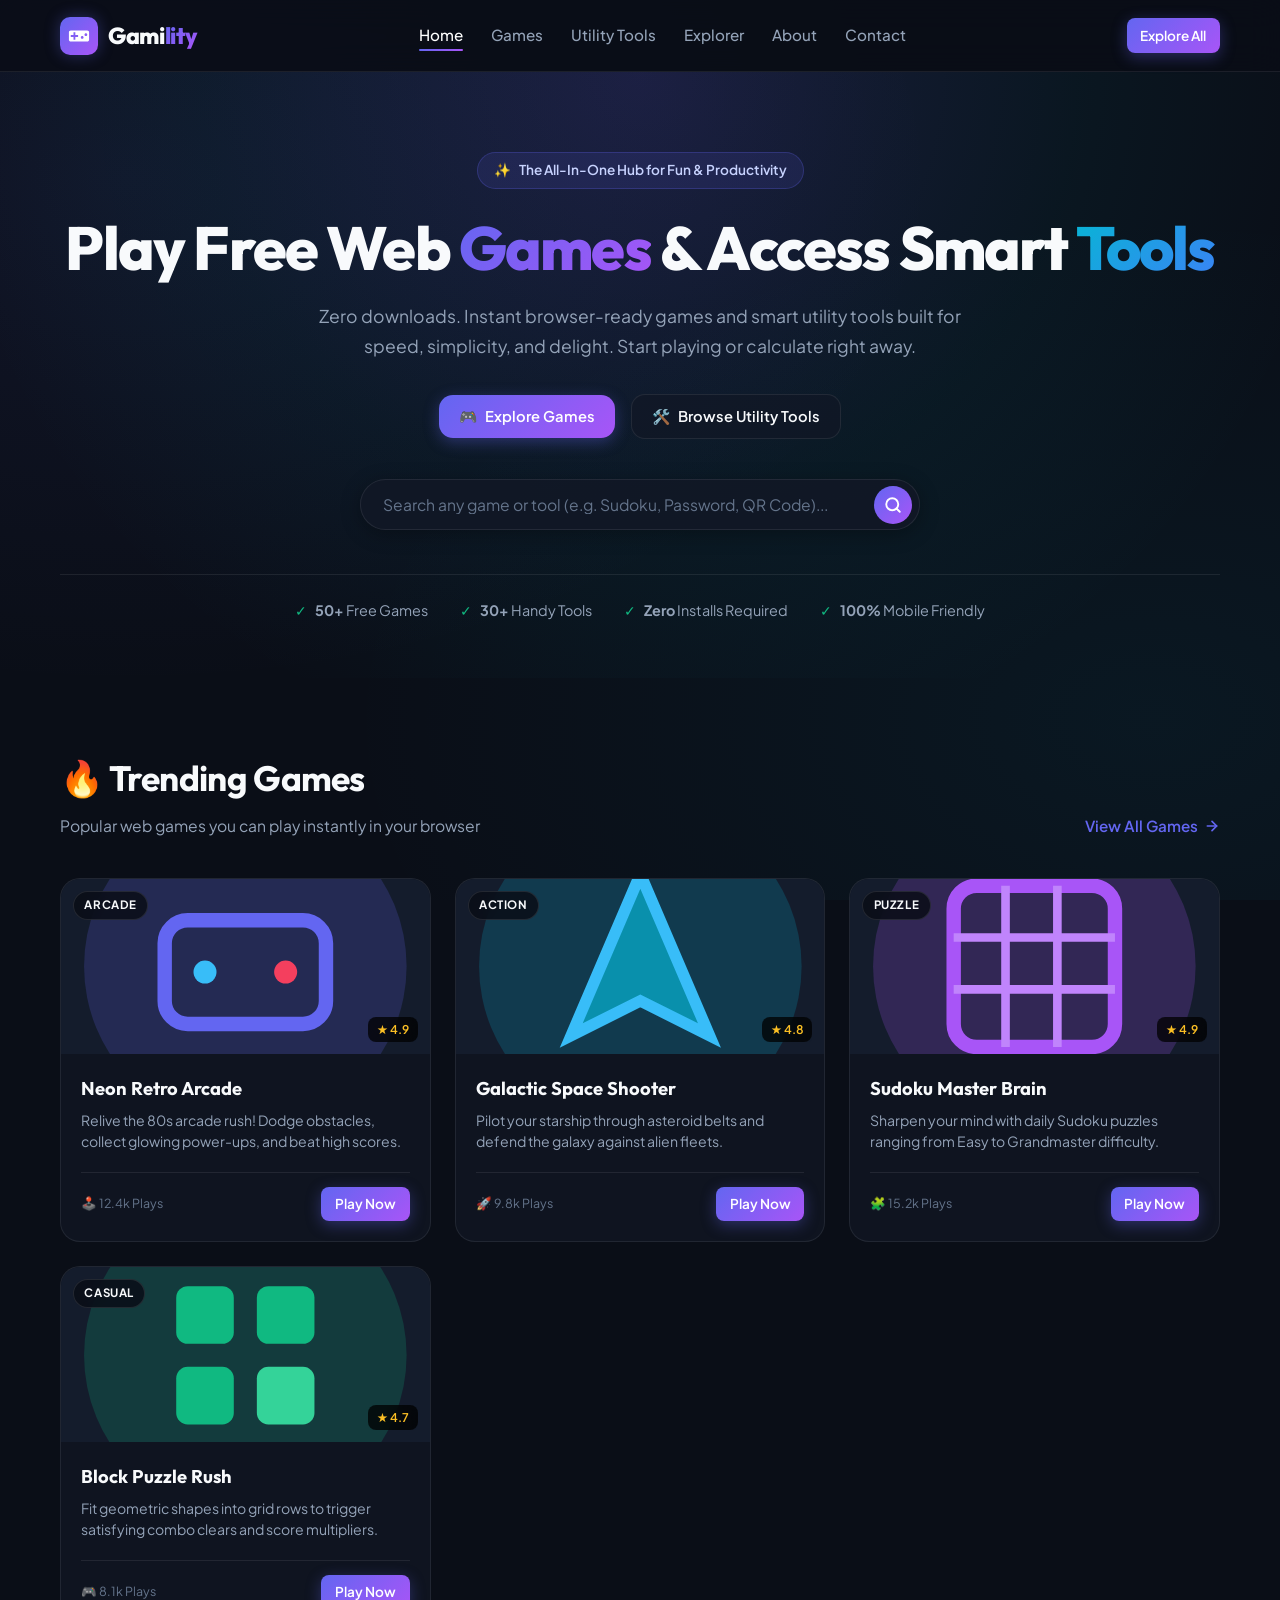
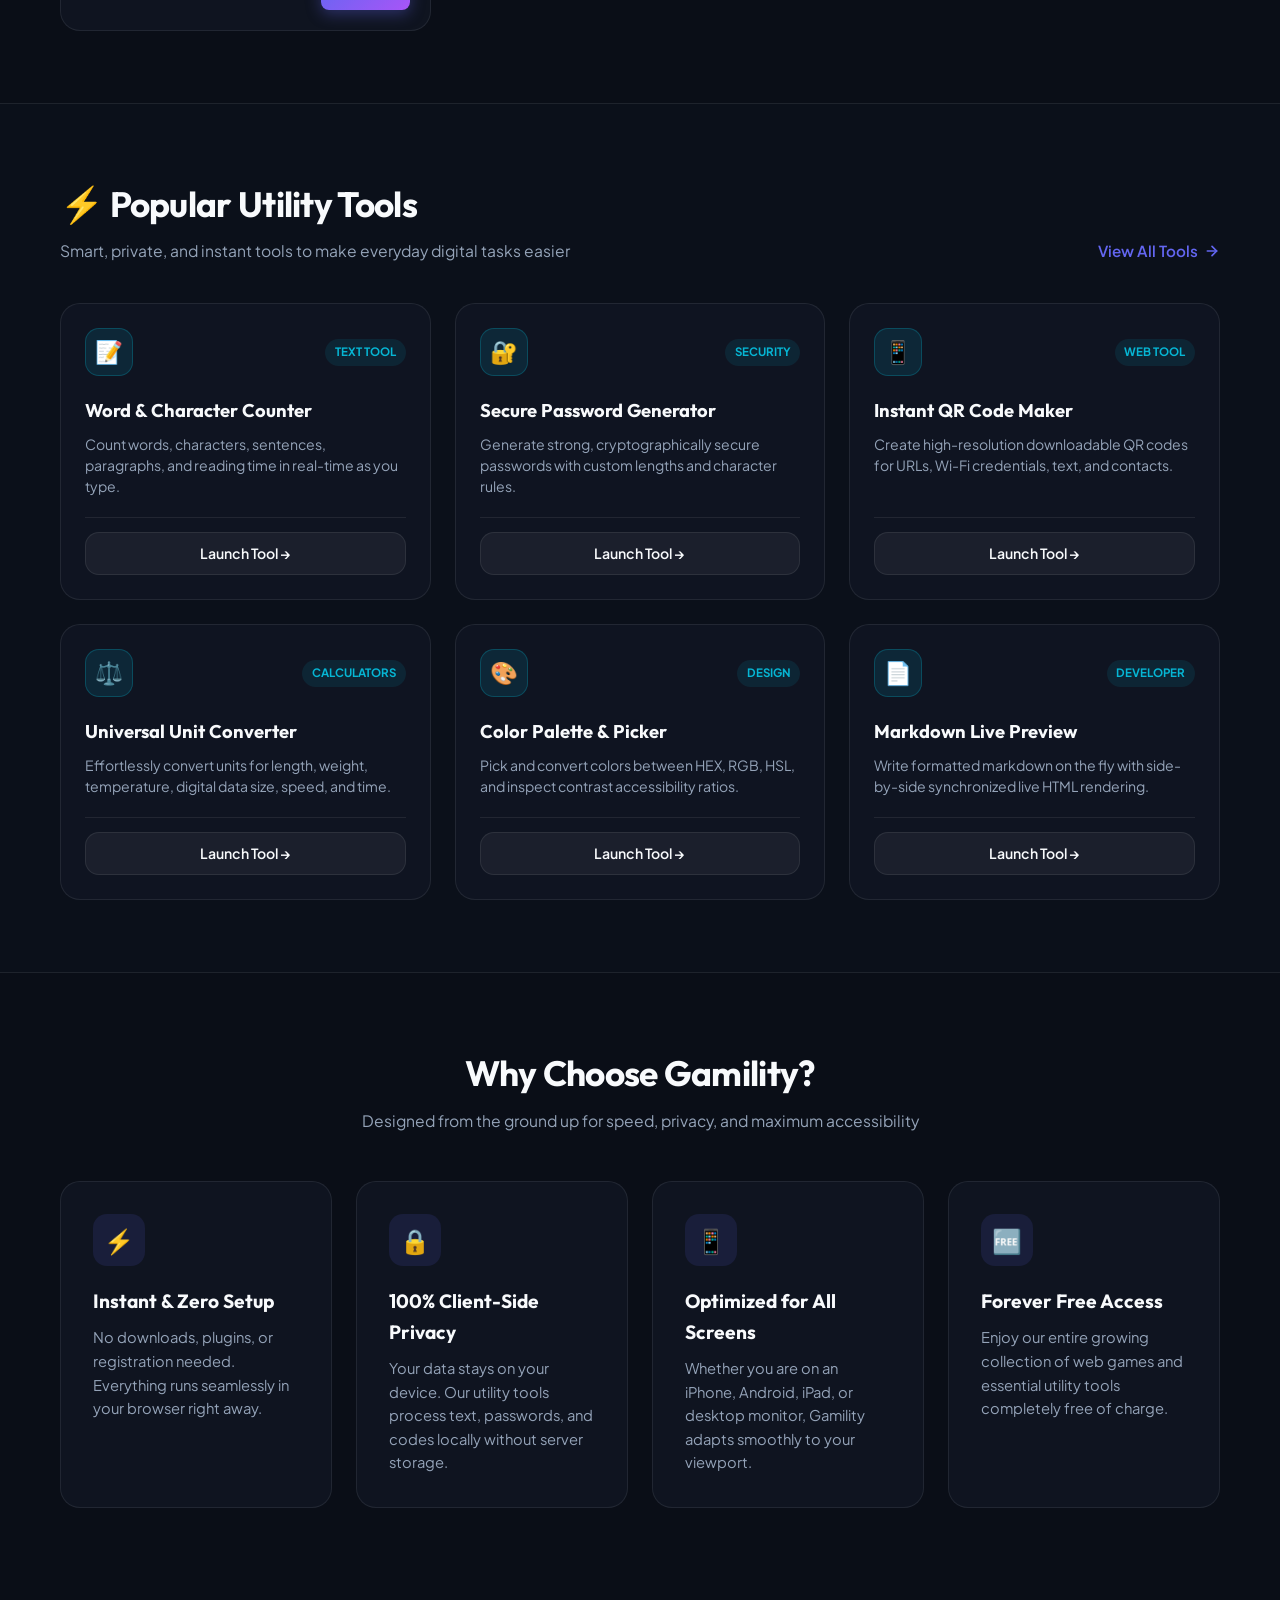
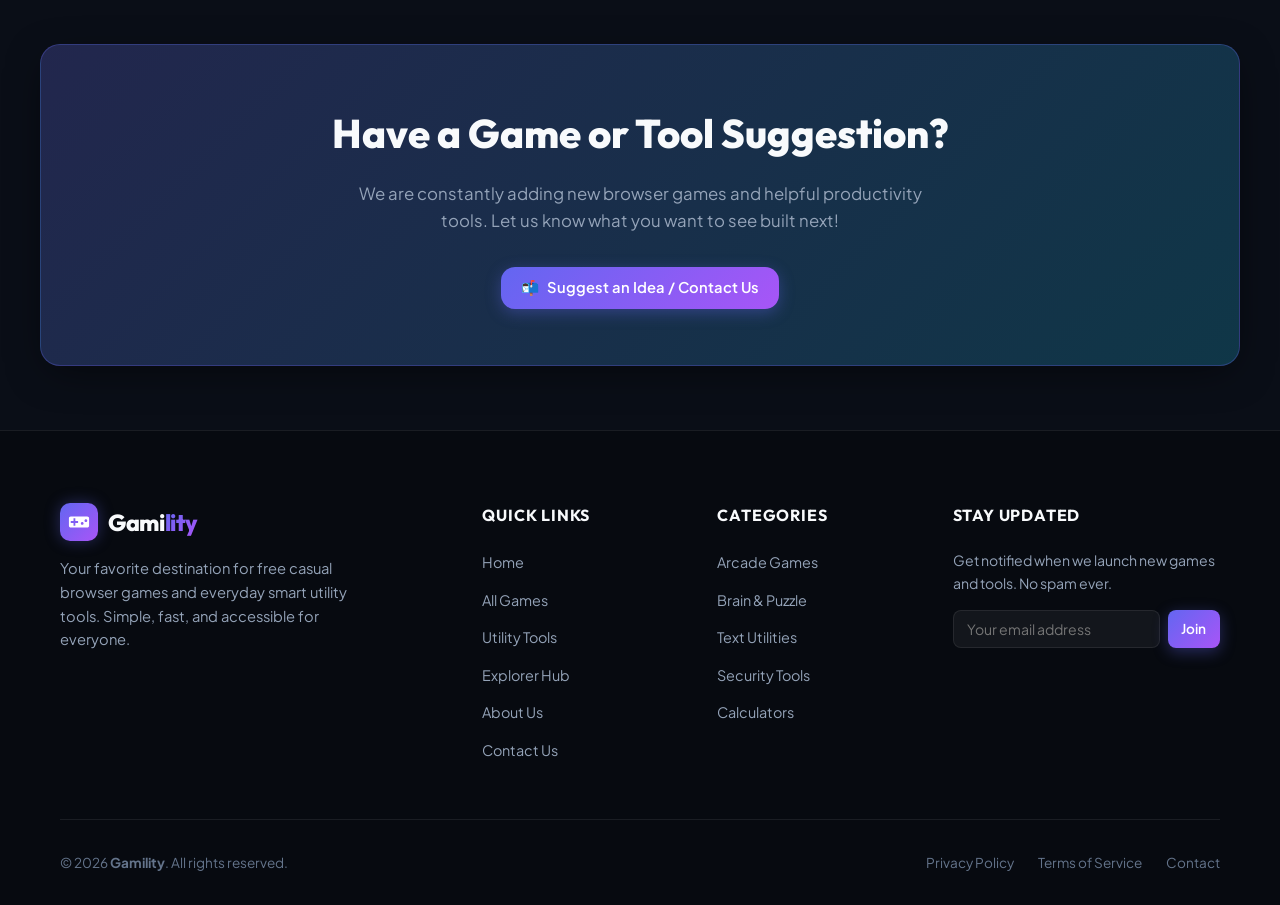
==== index.html @ fc93dcf5 "Static Website" ====
<!DOCTYPE html>
<html lang="en">
<head>
  <meta charset="UTF-8">
  <meta name="viewport" content="width=device-width, initial-scale=1.0">
  <title>Gamility - Free Online Games & Smart Everyday Utility Tools</title>
  
  <!-- SEO Meta Tags -->
  <meta name="description" content="Gamility is your ultimate hub for free online browser games and everyday utility tools. Play retro arcade, puzzle, and action games, or use fast calculators, password generators, and converters. Zero downloads required.">
  <meta name="keywords" content="free web games, online games, utility tools, word counter, password generator, unit converter, browser games, html5 games, free online tools">
  <meta name="author" content="Gamility">
  <meta name="robots" content="index, follow">
  <link rel="canonical" href="https://gamility.com/">

  <!-- OpenGraph / Facebook -->
  <meta property="og:type" content="website">
  <meta property="og:url" content="https://gamility.com/">
  <meta property="og:title" content="Gamility - Free Online Games & Smart Everyday Utility Tools">
  <meta property="og:description" content="Play instant web games and use helpful productivity tools right in your browser. Fast, responsive, and 100% free.">
  <meta property="og:image" content="https://gamility.com/assets/images/og-preview.jpg">
  <meta property="og:site_name" content="Gamility">

  <!-- Twitter Card -->
  <meta name="twitter:card" content="summary_large_image">
  <meta name="twitter:title" content="Gamility - Free Online Games & Smart Everyday Utility Tools">
  <meta name="twitter:description" content="Play instant web games and use helpful productivity tools right in your browser. Fast, responsive, and 100% free.">
  <meta name="twitter:image" content="https://gamility.com/assets/images/og-preview.jpg">

  <!-- Favicon & PWA -->
  <link rel="icon" type="image/svg+xml" href="assets/images/favicon.svg">
  <link rel="manifest" href="site.webmanifest">
  <meta name="theme-color" content="#0a0e17">

  <!-- Google Fonts Preconnect & Fonts -->
  <link rel="preconnect" href="https://fonts.googleapis.com">
  <link rel="preconnect" href="https://fonts.gstatic.com" crossorigin>
  <link href="https://fonts.googleapis.com/css2?family=Outfit:wght@400;500;600;700;800&family=Plus+Jakarta+Sans:wght@400;500;600;700&display=swap" rel="stylesheet">

  <!-- Stylesheet -->
  <link rel="stylesheet" href="assets/css/styles.css">

  <!-- Structured Data (JSON-LD) -->
  <script type="application/ld+json">
  {
    "@context": "https://schema.org",
    "@type": "WebSite",
    "name": "Gamility",
    "url": "https://gamility.com/",
    "description": "Your ultimate hub for free online browser games and everyday utility tools.",
    "potentialAction": {
      "@type": "SearchAction",
      "target": "https://gamility.com/?q={search_term_string}",
      "query-input": "required name=search_term_string"
    }
  }
  </script>
</head>
<body>

  <!-- =========================================================================
       HEADER & NAVIGATION
       ========================================================================= -->
  <header class="site-header">
    <div class="container header-inner">
      <!-- Brand Logo -->
      <a href="index.html" class="brand-logo" aria-label="Gamility Home">
        <div class="brand-icon-wrapper">
          <svg viewBox="0 0 24 24" fill="currentColor">
            <path d="M21 6H3c-1.1 0-2 .9-2 2v8c0 1.1.9 2 2 2h18c1.1 0 2-.9 2-2V8c0-1.1-.9-2-2-2zm-10 7H8v3H6v-3H3v-2h3V8h2v3h3v2zm4.5 2c-.83 0-1.5-.67-1.5-1.5s.67-1.5 1.5-1.5 1.5.67 1.5 1.5-.67 1.5-1.5 1.5zm4-3c-.83 0-1.5-.67-1.5-1.5S18.67 9 19.5 9s1.5.67 1.5 1.5-.67 1.5-1.5 1.5z"/>
          </svg>
        </div>
        <span class="brand-name">Gami<span>lity</span></span>
      </a>

      <!-- Desktop Navigation Menu -->
      <nav class="desktop-nav" aria-label="Main Navigation">
        <ul class="nav-menu">
          <li><a href="index.html" class="nav-link active">Home</a></li>
          <li><a href="games.html" class="nav-link">Games</a></li>
          <li><a href="tools.html" class="nav-link">Utility Tools</a></li>
          <li><a href="explorer.html" class="nav-link">Explorer</a></li>
          <li><a href="about.html" class="nav-link">About</a></li>
          <li><a href="contact.html" class="nav-link">Contact</a></li>
        </ul>
      </nav>

      <!-- Header Actions -->
      <div class="header-actions">
        <a href="games.html" class="btn btn-primary btn-sm">Explore All</a>
        <!-- Mobile Hamburger Toggle -->
        <button class="mobile-nav-toggle" id="mobileNavToggle" aria-label="Toggle navigation menu">
          <span class="hamburger-line"></span>
          <span class="hamburger-line"></span>
          <span class="hamburger-line"></span>
        </button>
      </div>
    </div>
  </header>

  <!-- Mobile Drawer Backdrop & Menu -->
  <div class="drawer-backdrop" id="drawerBackdrop"></div>
  <aside class="mobile-drawer" id="mobileDrawer" aria-label="Mobile Navigation Drawer">
    <ul class="drawer-menu">
      <li><a href="index.html" class="drawer-link active">🏠 Home</a></li>
      <li><a href="games.html" class="drawer-link">🎮 Games</a></li>
      <li><a href="tools.html" class="drawer-link">🛠️ Utility Tools</a></li>
      <li><a href="explorer.html" class="drawer-link">🌍 Explorer</a></li>
      <li><a href="about.html" class="drawer-link">ℹ️ About Us</a></li>
      <li><a href="contact.html" class="drawer-link">✉️ Contact</a></li>
    </ul>
    <div class="drawer-footer">
      <a href="games.html" class="btn btn-primary" style="width: 100%;">Play Games Now</a>
    </div>
  </aside>

  <!-- =========================================================================
       HERO SECTION
       ========================================================================= -->
  <main>
    <section class="hero-section">
      <div class="container">
        <div class="hero-pill-badge">
          <span>✨</span> The All-In-One Hub for Fun & Productivity
        </div>

        <h1 class="hero-title">
          Play Free Web <span class="gradient-text">Games</span> & Access Smart <span class="gradient-text-alt">Tools</span>
        </h1>

        <p class="hero-desc">
          Zero downloads. Instant browser-ready games and smart utility tools built for speed, simplicity, and delight. Start playing or calculate right away.
        </p>

        <!-- Call to Action Buttons -->
        <div class="hero-cta-group">
          <a href="games.html" class="btn btn-primary">
            <span>🎮</span> Explore Games
          </a>
          <a href="tools.html" class="btn btn-secondary">
            <span>🛠️</span> Browse Utility Tools
          </a>
        </div>

        <!-- Live Quick Search Box -->
        <div class="hero-search-wrapper">
          <input 
            type="search" 
            id="heroSearchInput" 
            class="search-input-box" 
            placeholder="Search any game or tool (e.g. Sudoku, Password, QR Code)..." 
            aria-label="Search games and utility tools"
          >
          <div class="search-btn-icon" aria-hidden="true">
            <svg width="18" height="18" viewBox="0 0 24 24" fill="none" stroke="currentColor" stroke-width="2.5" stroke-linecap="round" stroke-linejoin="round">
              <circle cx="11" cy="11" r="8"></circle>
              <line x1="21" y1="21" x2="16.65" y2="16.65"></line>
            </svg>
          </div>
        </div>

        <!-- Stat Pill Badges -->
        <div class="hero-stats-row">
          <div class="stat-item">
            <span class="stat-icon">✓</span>
            <span><strong>50+</strong> Free Games</span>
          </div>
          <div class="stat-item">
            <span class="stat-icon">✓</span>
            <span><strong>30+</strong> Handy Tools</span>
          </div>
          <div class="stat-item">
            <span class="stat-icon">✓</span>
            <span><strong>Zero</strong> Installs Required</span>
          </div>
          <div class="stat-item">
            <span class="stat-icon">✓</span>
            <span><strong>100%</strong> Mobile Friendly</span>
          </div>
        </div>
      </div>
    </section>

    <!-- =========================================================================
         FEATURED GAMES SECTION
         ========================================================================= -->
    <section class="section-wrapper" id="featured-games">
      <div class="container">
        <div class="section-header">
          <div class="section-title-group">
            <h2>🔥 Trending Games</h2>
            <p>Popular web games you can play instantly in your browser</p>
          </div>
          <a href="games.html" class="view-all-link">
            <span>View All Games</span>
            <svg width="16" height="16" viewBox="0 0 24 24" fill="none" stroke="currentColor" stroke-width="2.5" stroke-linecap="round" stroke-linejoin="round"><line x1="5" y1="12" x2="19" y2="12"></line><polyline points="12 5 19 12 12 19"></polyline></svg>
          </a>
        </div>

        <div class="cards-grid">
          <!-- Game Card 1: Neon Retro Arcade -->
          <article class="game-card">
            <div class="game-card-media">
              <span class="game-badge">Arcade</span>
              <span class="game-rating-tag">★ 4.9</span>
              <div class="game-card-thumb-art">
                <svg class="svg-art-icon" viewBox="0 0 64 64" fill="none">
                  <circle cx="32" cy="32" r="28" fill="#6366f1" fill-opacity="0.2"/>
                  <rect x="18" y="24" width="28" height="18" rx="4" stroke="#6366f1" stroke-width="2.5"/>
                  <circle cx="25" cy="33" r="2" fill="#38bdf8"/>
                  <circle cx="39" cy="33" r="2" fill="#f43f5e"/>
                </svg>
              </div>
            </div>
            <div class="game-card-body">
              <h3 class="game-title">Neon Retro Arcade</h3>
              <p class="game-desc">Relive the 80s arcade rush! Dodge obstacles, collect glowing power-ups, and beat high scores.</p>
              <div class="game-card-footer">
                <span class="game-meta-plays">🕹️ 12.4k Plays</span>
                <a href="games/neon-retro-arcade/index.html" class="btn btn-primary btn-sm">Play Now</a>
              </div>
            </div>
          </article>

          <!-- Game Card 2: Galactic Space Shooter -->
          <article class="game-card">
            <div class="game-card-media">
              <span class="game-badge">Action</span>
              <span class="game-rating-tag">★ 4.8</span>
              <div class="game-card-thumb-art">
                <svg class="svg-art-icon" viewBox="0 0 64 64" fill="none">
                  <circle cx="32" cy="32" r="28" fill="#06b6d4" fill-opacity="0.2"/>
                  <polygon points="32,16 44,44 32,38 20,44" fill="#06b6d4" fill-opacity="0.7" stroke="#38bdf8" stroke-width="2"/>
                </svg>
              </div>
            </div>
            <div class="game-card-body">
              <h3 class="game-title">Galactic Space Shooter</h3>
              <p class="game-desc">Pilot your starship through asteroid belts and defend the galaxy against alien fleets.</p>
              <div class="game-card-footer">
                <span class="game-meta-plays">🚀 9.8k Plays</span>
                <a href="games/galactic-space-shooter/index.html" class="btn btn-primary btn-sm">Play Now</a>
              </div>
            </div>
          </article>

          <!-- Game Card 3: Sudoku Master Brain -->
          <article class="game-card">
            <div class="game-card-media">
              <span class="game-badge">Puzzle</span>
              <span class="game-rating-tag">★ 4.9</span>
              <div class="game-card-thumb-art">
                <svg class="svg-art-icon" viewBox="0 0 64 64" fill="none">
                  <circle cx="32" cy="32" r="28" fill="#a855f7" fill-opacity="0.2"/>
                  <rect x="18" y="18" width="28" height="28" rx="4" stroke="#a855f7" stroke-width="2.5"/>
                  <line x1="18" y1="27" x2="46" y2="27" stroke="#c084fc" stroke-width="1.5"/>
                  <line x1="18" y1="36" x2="46" y2="36" stroke="#c084fc" stroke-width="1.5"/>
                  <line x1="27" y1="18" x2="27" y2="46" stroke="#c084fc" stroke-width="1.5"/>
                  <line x1="36" y1="18" x2="36" y2="46" stroke="#c084fc" stroke-width="1.5"/>
                </svg>
              </div>
            </div>
            <div class="game-card-body">
              <h3 class="game-title">Sudoku Master Brain</h3>
              <p class="game-desc">Sharpen your mind with daily Sudoku puzzles ranging from Easy to Grandmaster difficulty.</p>
              <div class="game-card-footer">
                <span class="game-meta-plays">🧩 15.2k Plays</span>
                <a href="games/sudoku-master/index.html" class="btn btn-primary btn-sm">Play Now</a>
              </div>
            </div>
          </article>

          <!-- Game Card 4: Block Puzzle Rush -->
          <article class="game-card">
            <div class="game-card-media">
              <span class="game-badge">Casual</span>
              <span class="game-rating-tag">★ 4.7</span>
              <div class="game-card-thumb-art">
                <svg class="svg-art-icon" viewBox="0 0 64 64" fill="none">
                  <circle cx="32" cy="32" r="28" fill="#10b981" fill-opacity="0.2"/>
                  <rect x="20" y="20" width="10" height="10" rx="2" fill="#10b981"/>
                  <rect x="34" y="20" width="10" height="10" rx="2" fill="#10b981"/>
                  <rect x="20" y="34" width="10" height="10" rx="2" fill="#10b981"/>
                  <rect x="34" y="34" width="10" height="10" rx="2" fill="#34d399"/>
                </svg>
              </div>
            </div>
            <div class="game-card-body">
              <h3 class="game-title">Block Puzzle Rush</h3>
              <p class="game-desc">Fit geometric shapes into grid rows to trigger satisfying combo clears and score multipliers.</p>
              <div class="game-card-footer">
                <span class="game-meta-plays">🎮 8.1k Plays</span>
                <a href="games/block-puzzle-rush/index.html" class="btn btn-primary btn-sm">Play Now</a>
              </div>
            </div>
          </article>
        </div>
      </div>
    </section>

    <!-- =========================================================================
         POPULAR UTILITY TOOLS SECTION
         ========================================================================= -->
    <section class="section-wrapper bg-subtle" id="popular-tools">
      <div class="container">
        <div class="section-header">
          <div class="section-title-group">
            <h2>⚡ Popular Utility Tools</h2>
            <p>Smart, private, and instant tools to make everyday digital tasks easier</p>
          </div>
          <a href="tools.html" class="view-all-link">
            <span>View All Tools</span>
            <svg width="16" height="16" viewBox="0 0 24 24" fill="none" stroke="currentColor" stroke-width="2.5" stroke-linecap="round" stroke-linejoin="round"><line x1="5" y1="12" x2="19" y2="12"></line><polyline points="12 5 19 12 12 19"></polyline></svg>
          </a>
        </div>

        <div class="cards-grid">
          <!-- Tool Card 1: Word Counter -->
          <article class="tool-card">
            <div class="tool-card-top">
              <div class="tool-icon-box">📝</div>
              <span class="tool-tag">Text Tool</span>
            </div>
            <h3 class="tool-title">Word & Character Counter</h3>
            <p class="tool-desc">Count words, characters, sentences, paragraphs, and reading time in real-time as you type.</p>
            <div class="tool-card-footer">
              <a href="tools/word-counter/index.html" class="tool-action-btn">Launch Tool →</a>
            </div>
          </article>

          <!-- Tool Card 2: Password Generator -->
          <article class="tool-card">
            <div class="tool-card-top">
              <div class="tool-icon-box">🔐</div>
              <span class="tool-tag">Security</span>
            </div>
            <h3 class="tool-title">Secure Password Generator</h3>
            <p class="tool-desc">Generate strong, cryptographically secure passwords with custom lengths and character rules.</p>
            <div class="tool-card-footer">
              <a href="tools/password-generator/index.html" class="tool-action-btn">Launch Tool →</a>
            </div>
          </article>

          <!-- Tool Card 3: QR Code Generator -->
          <article class="tool-card">
            <div class="tool-card-top">
              <div class="tool-icon-box">📱</div>
              <span class="tool-tag">Web Tool</span>
            </div>
            <h3 class="tool-title">Instant QR Code Maker</h3>
            <p class="tool-desc">Create high-resolution downloadable QR codes for URLs, Wi-Fi credentials, text, and contacts.</p>
            <div class="tool-card-footer">
              <a href="tools/qr-code-maker/index.html" class="tool-action-btn">Launch Tool →</a>
            </div>
          </article>

          <!-- Tool Card 4: Unit Converter -->
          <article class="tool-card">
            <div class="tool-card-top">
              <div class="tool-icon-box">⚖️</div>
              <span class="tool-tag">Calculators</span>
            </div>
            <h3 class="tool-title">Universal Unit Converter</h3>
            <p class="tool-desc">Effortlessly convert units for length, weight, temperature, digital data size, speed, and time.</p>
            <div class="tool-card-footer">
              <a href="tools/unit-converter/index.html" class="tool-action-btn">Launch Tool →</a>
            </div>
          </article>

          <!-- Tool Card 5: Color Code Converter -->
          <article class="tool-card">
            <div class="tool-card-top">
              <div class="tool-icon-box">🎨</div>
              <span class="tool-tag">Design</span>
            </div>
            <h3 class="tool-title">Color Palette & Picker</h3>
            <p class="tool-desc">Pick and convert colors between HEX, RGB, HSL, and inspect contrast accessibility ratios.</p>
            <div class="tool-card-footer">
              <a href="tools/color-palette-picker/index.html" class="tool-action-btn">Launch Tool →</a>
            </div>
          </article>

          <!-- Tool Card 6: Markdown Live Preview -->
          <article class="tool-card">
            <div class="tool-card-top">
              <div class="tool-icon-box">📄</div>
              <span class="tool-tag">Developer</span>
            </div>
            <h3 class="tool-title">Markdown Live Preview</h3>
            <p class="tool-desc">Write formatted markdown on the fly with side-by-side synchronized live HTML rendering.</p>
            <div class="tool-card-footer">
              <a href="tools.html" class="tool-action-btn">Launch Tool →</a>
            </div>
          </article>
        </div>
      </div>
    </section>

    <!-- =========================================================================
         WHY GAMILITY / FEATURES SECTION
         ========================================================================= -->
    <section class="section-wrapper">
      <div class="container">
        <div class="section-header" style="justify-content: center; text-align: center; margin-bottom: 3rem;">
          <div class="section-title-group">
            <h2>Why Choose Gamility?</h2>
            <p>Designed from the ground up for speed, privacy, and maximum accessibility</p>
          </div>
        </div>

        <div class="features-grid">
          <div class="feature-box">
            <div class="feature-icon-wrapper">⚡</div>
            <h3>Instant & Zero Setup</h3>
            <p>No downloads, plugins, or registration needed. Everything runs seamlessly in your browser right away.</p>
          </div>

          <div class="feature-box">
            <div class="feature-icon-wrapper">🔒</div>
            <h3>100% Client-Side Privacy</h3>
            <p>Your data stays on your device. Our utility tools process text, passwords, and codes locally without server storage.</p>
          </div>

          <div class="feature-box">
            <div class="feature-icon-wrapper">📱</div>
            <h3>Optimized for All Screens</h3>
            <p>Whether you are on an iPhone, Android, iPad, or desktop monitor, Gamility adapts smoothly to your viewport.</p>
          </div>

          <div class="feature-box">
            <div class="feature-icon-wrapper">🆓</div>
            <h3>Forever Free Access</h3>
            <p>Enjoy our entire growing collection of web games and essential utility tools completely free of charge.</p>
          </div>
        </div>
      </div>
    </section>

    <!-- =========================================================================
         CALL TO ACTION / SUGGESTION BANNER
         ========================================================================= -->
    <div class="container cta-banner-wrapper">
      <div class="cta-banner">
        <h2>Have a Game or Tool Suggestion?</h2>
        <p>
          We are constantly adding new browser games and helpful productivity tools. Let us know what you want to see built next!
        </p>
        <a href="contact.html" class="btn btn-primary">
          <span>📬</span> Suggest an Idea / Contact Us
        </a>
      </div>
    </div>
  </main>

  <!-- =========================================================================
       FOOTER
       ========================================================================= -->
  <footer class="site-footer">
    <div class="container">
      <div class="footer-top">
        <!-- Brand Info -->
        <div class="footer-brand">
          <a href="index.html" class="brand-logo" aria-label="Gamility Home">
            <div class="brand-icon-wrapper">
              <svg viewBox="0 0 24 24" fill="currentColor">
                <path d="M21 6H3c-1.1 0-2 .9-2 2v8c0 1.1.9 2 2 2h18c1.1 0 2-.9 2-2V8c0-1.1-.9-2-2-2zm-10 7H8v3H6v-3H3v-2h3V8h2v3h3v2zm4.5 2c-.83 0-1.5-.67-1.5-1.5s.67-1.5 1.5-1.5 1.5.67 1.5 1.5-.67 1.5-1.5 1.5zm4-3c-.83 0-1.5-.67-1.5-1.5S18.67 9 19.5 9s1.5.67 1.5 1.5-.67 1.5-1.5 1.5z"/>
              </svg>
            </div>
            <span class="brand-name">Gami<span>lity</span></span>
          </a>
          <p>
            Your favorite destination for free casual browser games and everyday smart utility tools. Simple, fast, and accessible for everyone.
          </p>
        </div>

        <!-- Quick Links -->
        <div class="footer-col">
          <h4 class="footer-heading">Quick Links</h4>
          <ul class="footer-links">
            <li><a href="index.html">Home</a></li>
            <li><a href="games.html">All Games</a></li>
            <li><a href="tools.html">Utility Tools</a></li>
            <li><a href="explorer.html">Explorer Hub</a></li>
            <li><a href="about.html">About Us</a></li>
            <li><a href="contact.html">Contact Us</a></li>
          </ul>
        </div>

        <!-- Categories -->
        <div class="footer-col">
          <h4 class="footer-heading">Categories</h4>
          <ul class="footer-links">
            <li><a href="games.html">Arcade Games</a></li>
            <li><a href="games.html">Brain & Puzzle</a></li>
            <li><a href="tools.html">Text Utilities</a></li>
            <li><a href="tools.html">Security Tools</a></li>
            <li><a href="tools.html">Calculators</a></li>
          </ul>
        </div>

        <!-- Newsletter / Updates -->
        <div class="footer-col footer-newsletter">
          <h4 class="footer-heading">Stay Updated</h4>
          <p>Get notified when we launch new games and tools. No spam ever.</p>
          <form class="footer-form" id="footerNewsletterForm">
            <input type="email" class="footer-input" placeholder="Your email address" required aria-label="Email for newsletter">
            <button type="submit" class="btn btn-primary btn-sm">Join</button>
          </form>
        </div>
      </div>

      <!-- Footer Bottom Bar -->
      <div class="footer-bottom">
        <p>&copy; <span id="currentYear">2026</span> <strong>Gamility</strong>. All rights reserved.</p>
        <div class="footer-legal-links">
          <a href="privacy.html">Privacy Policy</a>
          <a href="terms.html">Terms of Service</a>
          <a href="contact.html">Contact</a>
        </div>
      </div>
    </div>
  </footer>

  <!-- JavaScript -->
  <script src="assets/js/main.js"></script>
</body>
</html>
---- assets/css/styles.css ----
/* ==========================================================================
   GAMILITY - Modern Design System & Global Styles
   Pure Vanilla CSS - Mobile First & Responsive
   ========================================================================== */

/* --- CSS Variables & Design Tokens --- */
:root {
  /* Brand Palette */
  --bg-dark: #0a0e17;
  --bg-card: rgba(18, 24, 38, 0.7);
  --bg-card-hover: rgba(28, 38, 60, 0.85);
  --bg-glass: rgba(255, 255, 255, 0.03);
  --border-color: rgba(255, 255, 255, 0.08);
  --border-hover: rgba(99, 102, 241, 0.4);

  /* Vibrant Accents */
  --primary: #6366f1;
  /* Indigo */
  --primary-glow: rgba(99, 102, 241, 0.35);
  --secondary: #06b6d4;
  /* Cyan */
  --secondary-glow: rgba(6, 182, 212, 0.3);
  --accent-purple: #a855f7;
  /* Purple */
  --accent-emerald: #10b981;
  /* Emerald */
  --accent-amber: #f59e0b;
  /* Amber */
  --accent-rose: #f43f5e;
  /* Rose */

  /* Text Colors */
  --text-main: #f8fafc;
  --text-muted: #94a3b8;
  --text-dim: #64748b;

  /* Gradients */
  --grad-primary: linear-gradient(135deg, #6366f1 0%, #a855f7 100%);
  --grad-cyan-blue: linear-gradient(135deg, #06b6d4 0%, #3b82f6 100%);
  --grad-emerald: linear-gradient(135deg, #10b981 0%, #06b6d4 100%);
  --grad-amber-rose: linear-gradient(135deg, #f59e0b 0%, #f43f5e 100%);
  --grad-hero: radial-gradient(circle at 50% 0%, rgba(99, 102, 241, 0.18) 0%, rgba(6, 182, 212, 0.05) 50%, transparent 80%);

  /* Typography */
  --font-heading: 'Outfit', -apple-system, BlinkMacSystemFont, 'Segoe UI', Roboto, sans-serif;
  --font-body: 'Plus Jakarta Sans', -apple-system, BlinkMacSystemFont, 'Segoe UI', Roboto, sans-serif;

  /* Layout & Spacing */
  --header-height: 72px;
  --container-max: 1200px;
  --radius-sm: 8px;
  --radius-md: 14px;
  --radius-lg: 20px;
  --radius-full: 9999px;
  --transition: all 0.25s cubic-bezier(0.4, 0, 0.2, 1);
  --shadow-card: 0 10px 30px -10px rgba(0, 0, 0, 0.5);
  --shadow-glow: 0 0 25px var(--primary-glow);
}

/* --- Base & Reset --- */
*,
*::before,
*::after {
  box-sizing: border-box;
  margin: 0;
  padding: 0;
}

html {
  scroll-behavior: smooth;
  font-size: 16px;
  -webkit-text-size-adjust: 100%;
}

body {
  font-family: var(--font-body);
  background-color: var(--bg-dark);
  color: var(--text-main);
  line-height: 1.6;
  min-height: 100vh;
  display: flex;
  flex-direction: column;
  overflow-x: hidden;
  position: relative;
  background-image:
    radial-gradient(at 10% 20%, rgba(99, 102, 241, 0.08) 0px, transparent 50%),
    radial-gradient(at 90% 80%, rgba(6, 182, 212, 0.06) 0px, transparent 50%);
  background-attachment: fixed;
}

a {
  color: inherit;
  text-decoration: none;
  transition: var(--transition);
}

img,
svg {
  display: block;
  max-width: 100%;
}

button,
input,
select,
textarea {
  font-family: inherit;
  font-size: inherit;
  border: none;
  outline: none;
}

/* --- Layout Container --- */
.container {
  width: 100%;
  max-width: var(--container-max);
  margin: 0 auto;
  padding: 0 1.25rem;
}

/* --- Common Header & Navigation --- */
.site-header {
  position: sticky;
  top: 0;
  z-index: 1000;
  height: var(--header-height);
  background: rgba(10, 14, 23, 0.85);
  backdrop-filter: blur(16px);
  -webkit-backdrop-filter: blur(16px);
  border-bottom: 1px solid var(--border-color);
  transition: var(--transition);
}

.site-header.scrolled {
  background: rgba(10, 14, 23, 0.95);
  box-shadow: 0 4px 20px rgba(0, 0, 0, 0.4);
}

.header-inner {
  display: flex;
  align-items: center;
  justify-content: space-between;
  height: 100%;
}

/* Brand Logo */
.brand-logo {
  display: flex;
  align-items: center;
  gap: 0.65rem;
  font-family: var(--font-heading);
  font-weight: 800;
  font-size: 1.45rem;
  letter-spacing: -0.02em;
  color: var(--text-main);
}

.brand-icon-wrapper {
  width: 38px;
  height: 38px;
  border-radius: 10px;
  background: var(--grad-primary);
  display: flex;
  align-items: center;
  justify-content: center;
  box-shadow: 0 0 15px var(--primary-glow);
}

.brand-icon-wrapper svg {
  width: 22px;
  height: 22px;
  fill: #ffffff;
}

.brand-name span {
  background: var(--grad-primary);
  -webkit-background-clip: text;
  background-clip: text;
  -webkit-text-fill-color: transparent;
}

/* Desktop Navigation */
.nav-menu {
  display: flex;
  align-items: center;
  gap: 1.75rem;
  list-style: none;
}

.nav-link {
  font-weight: 500;
  font-size: 0.95rem;
  color: var(--text-muted);
  position: relative;
  padding: 0.4rem 0;
}

.nav-link:hover,
.nav-link.active {
  color: #ffffff;
}

.nav-link.active::after {
  content: '';
  position: absolute;
  bottom: 0;
  left: 0;
  width: 100%;
  height: 2px;
  background: var(--grad-primary);
  border-radius: var(--radius-full);
}

.header-actions {
  display: flex;
  align-items: center;
  gap: 1rem;
}

/* Buttons */
.btn {
  display: inline-flex;
  align-items: center;
  justify-content: center;
  gap: 0.5rem;
  font-weight: 600;
  font-size: 0.92rem;
  padding: 0.6rem 1.25rem;
  border-radius: var(--radius-md);
  cursor: pointer;
  transition: var(--transition);
  white-space: nowrap;
}

.btn-primary {
  background: var(--grad-primary);
  color: #ffffff;
  box-shadow: 0 4px 15px var(--primary-glow);
}

.btn-primary:hover {
  transform: translateY(-2px);
  box-shadow: 0 8px 24px var(--primary-glow);
}

.btn-secondary {
  background: var(--bg-card);
  color: var(--text-main);
  border: 1px solid var(--border-color);
}

.btn-secondary:hover {
  border-color: var(--border-hover);
  background: var(--bg-card-hover);
  transform: translateY(-2px);
}

.btn-sm {
  padding: 0.4rem 0.85rem;
  font-size: 0.85rem;
  border-radius: var(--radius-sm);
}

.btn-icon-round {
  width: 40px;
  height: 40px;
  border-radius: 50%;
  background: var(--bg-card);
  border: 1px solid var(--border-color);
  color: var(--text-muted);
  display: flex;
  align-items: center;
  justify-content: center;
  cursor: pointer;
}

.btn-icon-round:hover {
  color: var(--text-main);
  border-color: var(--border-hover);
}

/* Mobile Toggle Hamburger */
.mobile-nav-toggle {
  display: none;
  background: transparent;
  border: none;
  cursor: pointer;
  padding: 0.5rem;
  z-index: 1001;
}

.hamburger-line {
  display: block;
  width: 24px;
  height: 2px;
  margin: 5px 0;
  background-color: var(--text-main);
  border-radius: 2px;
  transition: var(--transition);
}

.mobile-nav-toggle.open .hamburger-line:nth-child(1) {
  transform: translateY(7px) rotate(45deg);
}

.mobile-nav-toggle.open .hamburger-line:nth-child(2) {
  opacity: 0;
}

.mobile-nav-toggle.open .hamburger-line:nth-child(3) {
  transform: translateY(-7px) rotate(-45deg);
}

/* Mobile Drawer Overlay */
.mobile-drawer {
  position: fixed;
  top: 0;
  right: -100%;
  width: 80%;
  max-width: 320px;
  height: 100vh;
  background: #0d131f;
  border-left: 1px solid var(--border-color);
  z-index: 999;
  padding: 5.5rem 1.75rem 2rem;
  display: flex;
  flex-direction: column;
  justify-content: space-between;
  transition: right 0.35s cubic-bezier(0.4, 0, 0.2, 1);
  box-shadow: -10px 0 30px rgba(0, 0, 0, 0.7);
}

.mobile-drawer.open {
  right: 0;
}

.drawer-backdrop {
  position: fixed;
  inset: 0;
  background: rgba(0, 0, 0, 0.7);
  backdrop-filter: blur(4px);
  z-index: 998;
  opacity: 0;
  visibility: hidden;
  transition: var(--transition);
}

.drawer-backdrop.active {
  opacity: 1;
  visibility: visible;
}

.drawer-menu {
  list-style: none;
  display: flex;
  flex-direction: column;
  gap: 1.25rem;
}

.drawer-link {
  font-size: 1.15rem;
  font-weight: 600;
  color: var(--text-muted);
  display: flex;
  align-items: center;
  gap: 0.75rem;
  padding: 0.5rem 0;
}

.drawer-link:hover,
.drawer-link.active {
  color: var(--primary);
}

/* --- Hero Section --- */
.hero-section {
  position: relative;
  padding: 5rem 0 3.5rem;
  background: var(--grad-hero);
  text-align: center;
}

.hero-pill-badge {
  display: inline-flex;
  align-items: center;
  gap: 0.5rem;
  padding: 0.4rem 1rem;
  background: rgba(99, 102, 241, 0.12);
  border: 1px solid rgba(99, 102, 241, 0.25);
  border-radius: var(--radius-full);
  font-size: 0.85rem;
  font-weight: 600;
  color: #c7d2fe;
  margin-bottom: 1.5rem;
}

.hero-title {
  font-family: var(--font-heading);
  font-size: clamp(2.2rem, 5vw, 3.8rem);
  font-weight: 800;
  line-height: 1.15;
  margin-bottom: 1.25rem;
  letter-spacing: -0.03em;
}

.hero-title .gradient-text {
  background: var(--grad-primary);
  -webkit-background-clip: text;
  background-clip: text;
  -webkit-text-fill-color: transparent;
}

.hero-title .gradient-text-alt {
  background: var(--grad-cyan-blue);
  -webkit-background-clip: text;
  background-clip: text;
  -webkit-text-fill-color: transparent;
}

.hero-desc {
  max-width: 650px;
  margin: 0 auto 2rem;
  font-size: 1.1rem;
  color: var(--text-muted);
  line-height: 1.7;
}

.hero-cta-group {
  display: flex;
  align-items: center;
  justify-content: center;
  gap: 1rem;
  flex-wrap: wrap;
  margin-bottom: 2.5rem;
}

/* Quick Search Box in Hero */
.hero-search-wrapper {
  max-width: 560px;
  margin: 0 auto 2.75rem;
  position: relative;
}

.search-input-box {
  width: 100%;
  padding: 0.95rem 3.5rem 0.95rem 1.4rem;
  background: rgba(18, 24, 38, 0.85);
  border: 1px solid var(--border-color);
  border-radius: var(--radius-full);
  color: var(--text-main);
  font-size: 0.98rem;
  box-shadow: 0 4px 20px rgba(0, 0, 0, 0.3);
  transition: var(--transition);
}

.search-input-box:focus {
  border-color: var(--primary);
  box-shadow: 0 0 20px var(--primary-glow);
}

.search-input-box::placeholder {
  color: var(--text-dim);
}

.search-btn-icon {
  position: absolute;
  right: 8px;
  top: 50%;
  transform: translateY(-50%);
  width: 38px;
  height: 38px;
  border-radius: 50%;
  background: var(--grad-primary);
  color: #fff;
  display: flex;
  align-items: center;
  justify-content: center;
  cursor: pointer;
}

/* Hero Stat Badges */
.hero-stats-row {
  display: flex;
  align-items: center;
  justify-content: center;
  gap: 2rem;
  flex-wrap: wrap;
  padding-top: 1.5rem;
  border-top: 1px solid var(--border-color);
}

.stat-item {
  display: flex;
  align-items: center;
  gap: 0.5rem;
  font-size: 0.9rem;
  color: var(--text-muted);
}

.stat-item .stat-icon {
  color: var(--accent-emerald);
}

/* --- Section Structure & Typography --- */
.section-wrapper {
  padding: 4.5rem 0;
  position: relative;
}

.section-wrapper.bg-subtle {
  background: rgba(14, 20, 32, 0.4);
  border-top: 1px solid var(--border-color);
  border-bottom: 1px solid var(--border-color);
}

.section-header {
  display: flex;
  align-items: flex-end;
  justify-content: space-between;
  margin-bottom: 2.5rem;
  gap: 1rem;
  flex-wrap: wrap;
}

.section-title-group h2 {
  font-family: var(--font-heading);
  font-size: clamp(1.6rem, 3.5vw, 2.2rem);
  font-weight: 700;
  letter-spacing: -0.02em;
  margin-bottom: 0.4rem;
}

.section-title-group p {
  color: var(--text-muted);
  font-size: 0.98rem;
}

.view-all-link {
  font-weight: 600;
  font-size: 0.95rem;
  color: var(--primary);
  display: inline-flex;
  align-items: center;
  gap: 0.4rem;
}

.view-all-link:hover {
  color: var(--secondary);
  transform: translateX(4px);
}

/* --- Card Grids --- */
.cards-grid {
  display: grid;
  grid-template-columns: repeat(auto-fill, minmax(280px, 1fr));
  gap: 1.5rem;
}

/* --- Game Cards --- */
.game-card {
  background: var(--bg-card);
  border: 1px solid var(--border-color);
  border-radius: var(--radius-lg);
  overflow: hidden;
  display: flex;
  flex-direction: column;
  transition: var(--transition);
  position: relative;
}

.game-card:hover {
  transform: translateY(-6px);
  border-color: var(--border-hover);
  box-shadow: var(--shadow-card), 0 0 20px var(--primary-glow);
}

.game-card-media {
  position: relative;
  height: 175px;
  background: #141c2c;
  overflow: hidden;
  display: flex;
  align-items: center;
  justify-content: center;
}

.game-card-thumb-art {
  width: 100%;
  height: 100%;
  display: flex;
  align-items: center;
  justify-content: center;
  transition: transform 0.4s ease;
}

.game-card:hover .game-card-thumb-art {
  transform: scale(1.08);
}

.game-badge {
  position: absolute;
  top: 12px;
  left: 12px;
  padding: 0.25rem 0.65rem;
  background: rgba(10, 14, 23, 0.85);
  backdrop-filter: blur(8px);
  border: 1px solid rgba(255, 255, 255, 0.1);
  border-radius: var(--radius-full);
  font-size: 0.72rem;
  font-weight: 700;
  text-transform: uppercase;
  letter-spacing: 0.05em;
  color: var(--text-main);
  z-index: 2;
}

.game-rating-tag {
  position: absolute;
  bottom: 12px;
  right: 12px;
  padding: 0.2rem 0.55rem;
  background: rgba(0, 0, 0, 0.75);
  backdrop-filter: blur(8px);
  border-radius: var(--radius-sm);
  font-size: 0.75rem;
  font-weight: 600;
  color: #fbbf24;
  display: flex;
  align-items: center;
  gap: 0.25rem;
  z-index: 2;
}

.game-card-body {
  padding: 1.25rem;
  display: flex;
  flex-direction: column;
  flex-grow: 1;
}

.game-title {
  font-family: var(--font-heading);
  font-size: 1.15rem;
  font-weight: 700;
  margin-bottom: 0.4rem;
  color: var(--text-main);
}

.game-desc {
  font-size: 0.88rem;
  color: var(--text-muted);
  margin-bottom: 1.25rem;
  line-height: 1.5;
  flex-grow: 1;
}

.game-card-footer {
  display: flex;
  align-items: center;
  justify-content: space-between;
  padding-top: 0.85rem;
  border-top: 1px solid var(--border-color);
}

.game-meta-plays {
  font-size: 0.78rem;
  color: var(--text-dim);
}

/* --- Utility Tool Cards --- */
.tool-card {
  background: var(--bg-card);
  border: 1px solid var(--border-color);
  border-radius: var(--radius-lg);
  padding: 1.5rem;
  display: flex;
  flex-direction: column;
  transition: var(--transition);
  position: relative;
}

.tool-card:hover {
  transform: translateY(-6px);
  border-color: rgba(6, 182, 212, 0.4);
  box-shadow: var(--shadow-card), 0 0 20px var(--secondary-glow);
}

.tool-card-top {
  display: flex;
  align-items: center;
  justify-content: space-between;
  margin-bottom: 1.25rem;
}

.tool-icon-box {
  width: 48px;
  height: 48px;
  border-radius: var(--radius-md);
  background: rgba(6, 182, 212, 0.12);
  border: 1px solid rgba(6, 182, 212, 0.25);
  display: flex;
  align-items: center;
  justify-content: center;
  font-size: 1.4rem;
  transition: var(--transition);
}

.tool-card:hover .tool-icon-box {
  transform: scale(1.08) rotate(3deg);
  background: var(--grad-cyan-blue);
  color: #fff;
}

.tool-tag {
  font-size: 0.72rem;
  font-weight: 700;
  text-transform: uppercase;
  color: var(--secondary);
  background: rgba(6, 182, 212, 0.1);
  padding: 0.25rem 0.6rem;
  border-radius: var(--radius-full);
}

.tool-title {
  font-family: var(--font-heading);
  font-size: 1.15rem;
  font-weight: 700;
  margin-bottom: 0.5rem;
}

.tool-desc {
  font-size: 0.88rem;
  color: var(--text-muted);
  line-height: 1.5;
  margin-bottom: 1.25rem;
  flex-grow: 1;
}

.tool-card-footer {
  display: flex;
  align-items: center;
  justify-content: space-between;
  padding-top: 0.85rem;
  border-top: 1px solid var(--border-color);
}

.tool-action-btn {
  width: 100%;
  display: flex;
  align-items: center;
  justify-content: center;
  gap: 0.5rem;
  padding: 0.6rem 1rem;
  background: rgba(255, 255, 255, 0.05);
  border: 1px solid var(--border-color);
  border-radius: var(--radius-md);
  color: var(--text-main);
  font-weight: 600;
  font-size: 0.88rem;
  transition: var(--transition);
}

.tool-card:hover .tool-action-btn {
  background: var(--grad-cyan-blue);
  color: #fff;
  border-color: transparent;
  box-shadow: 0 4px 15px var(--secondary-glow);
}

/* --- Features / Value Grid --- */
.features-grid {
  display: grid;
  grid-template-columns: repeat(auto-fit, minmax(250px, 1fr));
  gap: 1.5rem;
}

.feature-box {
  background: var(--bg-card);
  border: 1px solid var(--border-color);
  border-radius: var(--radius-lg);
  padding: 2rem;
  transition: var(--transition);
}

.feature-box:hover {
  border-color: var(--border-hover);
  transform: translateY(-4px);
}

.feature-icon-wrapper {
  width: 52px;
  height: 52px;
  border-radius: var(--radius-md);
  background: rgba(99, 102, 241, 0.12);
  display: flex;
  align-items: center;
  justify-content: center;
  margin-bottom: 1.25rem;
  font-size: 1.5rem;
}

.feature-box h3 {
  font-family: var(--font-heading);
  font-size: 1.2rem;
  font-weight: 700;
  margin-bottom: 0.6rem;
}

.feature-box p {
  color: var(--text-muted);
  font-size: 0.92rem;
  line-height: 1.6;
}

/* --- Call To Action (Banner) --- */
.cta-banner-wrapper {
  padding: 4rem 0;
}

.cta-banner {
  background: linear-gradient(135deg, rgba(99, 102, 241, 0.2) 0%, rgba(6, 182, 212, 0.2) 100%),
    rgba(18, 24, 38, 0.95);
  border: 1px solid rgba(99, 102, 241, 0.3);
  border-radius: var(--radius-lg);
  padding: 3.5rem 2rem;
  text-align: center;
  position: relative;
  overflow: hidden;
  box-shadow: 0 10px 40px -10px rgba(0, 0, 0, 0.6);
}

.cta-banner h2 {
  font-family: var(--font-heading);
  font-size: clamp(1.8rem, 4vw, 2.5rem);
  font-weight: 800;
  margin-bottom: 1rem;
}

.cta-banner p {
  color: var(--text-muted);
  max-width: 600px;
  margin: 0 auto 2rem;
  font-size: 1.05rem;
}

/* --- Common Site Footer --- */
.site-footer {
  background: #070a10;
  border-top: 1px solid var(--border-color);
  padding: 4.5rem 0 2rem;
  margin-top: auto;
}

.footer-top {
  display: grid;
  grid-template-columns: 2fr 1fr 1fr 1.2fr;
  gap: 3rem;
  margin-bottom: 3.5rem;
}

.footer-brand p {
  color: var(--text-muted);
  font-size: 0.92rem;
  margin-top: 1rem;
  max-width: 320px;
  line-height: 1.6;
}

.footer-heading {
  font-family: var(--font-heading);
  font-size: 1rem;
  font-weight: 700;
  text-transform: uppercase;
  letter-spacing: 0.05em;
  color: var(--text-main);
  margin-bottom: 1.25rem;
}

.footer-links {
  list-style: none;
  display: flex;
  flex-direction: column;
  gap: 0.75rem;
}

.footer-links a {
  color: var(--text-muted);
  font-size: 0.9rem;
}

.footer-links a:hover {
  color: #ffffff;
  padding-left: 4px;
}

.footer-newsletter p {
  color: var(--text-muted);
  font-size: 0.88rem;
  margin-bottom: 1rem;
}

.footer-form {
  display: flex;
  gap: 0.5rem;
}

.footer-input {
  background: rgba(255, 255, 255, 0.05);
  border: 1px solid var(--border-color);
  border-radius: var(--radius-sm);
  padding: 0.55rem 0.85rem;
  color: var(--text-main);
  font-size: 0.88rem;
  flex-grow: 1;
}

.footer-input:focus {
  border-color: var(--primary);
}

.footer-bottom {
  display: flex;
  align-items: center;
  justify-content: space-between;
  padding-top: 2rem;
  border-top: 1px solid var(--border-color);
  font-size: 0.85rem;
  color: var(--text-dim);
  flex-wrap: wrap;
  gap: 1rem;
}

.footer-legal-links {
  display: flex;
  gap: 1.5rem;
}

.footer-legal-links a:hover {
  color: var(--text-main);
}

/* --- Responsive Media Queries --- */
@media (max-width: 992px) {
  .footer-top {
    grid-template-columns: 1fr 1fr;
    gap: 2.5rem;
  }
}

@media (max-width: 768px) {
  .nav-menu {
    display: none;
    /* Handled by mobile drawer */
  }

  .mobile-nav-toggle {
    display: block;
  }

  .header-actions .btn-primary {
    display: none;
  }

  .hero-section {
    padding: 3.5rem 0 2.5rem;
  }

  .hero-stats-row {
    gap: 1rem;
  }

  .footer-top {
    grid-template-columns: 1fr;
    gap: 2rem;
  }

  .footer-bottom {
    flex-direction: column;
    text-align: center;
  }
}

/* ==========================================================================
   GAMES & TOOLS HUB FILTER TOOLBAR
   ========================================================================== */
.hub-hero {
  padding: 3.5rem 0 2rem;
  text-align: center;
  background: var(--grad-hero);
  border-bottom: 1px solid var(--border-color);
}

.hub-hero-title {
  font-family: var(--font-heading);
  font-size: clamp(2rem, 4vw, 3rem);
  font-weight: 800;
  margin-bottom: 0.75rem;
  letter-spacing: -0.02em;
}

.hub-hero-desc {
  max-width: 600px;
  margin: 0 auto 1.5rem;
  color: var(--text-muted);
  font-size: 1.05rem;
}

.hub-toolbar-wrapper {
  background: rgba(14, 20, 32, 0.6);
  border-bottom: 1px solid var(--border-color);
  padding: 1.25rem 0;
  position: sticky;
  top: var(--header-height);
  z-index: 900;
  backdrop-filter: blur(12px);
  -webkit-backdrop-filter: blur(12px);
}

.hub-toolbar {
  display: flex;
  align-items: center;
  justify-content: space-between;
  gap: 1.25rem;
  flex-wrap: wrap;
}

.filter-tabs-group {
  display: flex;
  align-items: center;
  gap: 0.5rem;
  overflow-x: auto;
  padding-bottom: 4px;
  -webkit-overflow-scrolling: touch;
}

.filter-tabs-group::-webkit-scrollbar {
  height: 4px;
}
.filter-tabs-group::-webkit-scrollbar-thumb {
  background: rgba(255, 255, 255, 0.1);
  border-radius: 4px;
}

.filter-tab-btn {
  padding: 0.45rem 1rem;
  border-radius: var(--radius-full);
  background: rgba(255, 255, 255, 0.04);
  border: 1px solid var(--border-color);
  color: var(--text-muted);
  font-size: 0.88rem;
  font-weight: 600;
  cursor: pointer;
  white-space: nowrap;
  transition: var(--transition);
}

.filter-tab-btn:hover {
  background: rgba(255, 255, 255, 0.08);
  color: var(--text-main);
  border-color: var(--border-hover);
}

.filter-tab-btn.active {
  background: var(--grad-primary);
  color: #ffffff;
  border-color: transparent;
  box-shadow: 0 2px 12px var(--primary-glow);
}

.hub-search-box-wrapper {
  position: relative;
  min-width: 260px;
  flex-grow: 1;
  max-width: 380px;
}

.hub-search-input {
  width: 100%;
  padding: 0.55rem 2.4rem 0.55rem 1rem;
  background: rgba(18, 24, 38, 0.9);
  border: 1px solid var(--border-color);
  border-radius: var(--radius-full);
  color: var(--text-main);
  font-size: 0.9rem;
  transition: var(--transition);
}

.hub-search-input:focus {
  border-color: var(--primary);
  box-shadow: 0 0 15px var(--primary-glow);
}

.hub-search-icon {
  position: absolute;
  right: 12px;
  top: 50%;
  transform: translateY(-50%);
  color: var(--text-dim);
  pointer-events: none;
}

.games-counter-bar {
  display: flex;
  align-items: center;
  justify-content: space-between;
  margin: 1.5rem 0 2rem;
  font-size: 0.9rem;
  color: var(--text-dim);
}

.game-card-tags {
  display: flex;
  gap: 0.4rem;
  margin-bottom: 0.85rem;
  flex-wrap: wrap;
}

.game-tag-pill {
  font-size: 0.72rem;
  padding: 0.15rem 0.5rem;
  background: rgba(255, 255, 255, 0.05);
  border-radius: var(--radius-sm);
  color: var(--text-dim);
}

/* ==========================================================================
   GAME MODAL / IFRAME PLAYER
   ========================================================================= */
.game-modal-backdrop {
  position: fixed;
  inset: 0;
  background: rgba(4, 7, 13, 0.88);
  backdrop-filter: blur(8px);
  -webkit-backdrop-filter: blur(8px);
  z-index: 2000;
  display: flex;
  align-items: center;
  justify-content: center;
  padding: 1.5rem;
  opacity: 0;
  visibility: hidden;
  transition: opacity 0.3s ease, visibility 0.3s ease;
}

.game-modal-backdrop.open {
  opacity: 1;
  visibility: visible;
}

.game-modal-container {
  background: #0d1322;
  border: 1px solid rgba(99, 102, 241, 0.35);
  border-radius: var(--radius-lg);
  width: 100%;
  max-width: 900px;
  max-height: 90vh;
  display: flex;
  flex-direction: column;
  box-shadow: 0 20px 60px rgba(0, 0, 0, 0.8), 0 0 35px var(--primary-glow);
  overflow: hidden;
  transform: scale(0.95);
  transition: transform 0.3s ease;
}

.game-modal-backdrop.open .game-modal-container {
  transform: scale(1);
}

.game-modal-header {
  display: flex;
  align-items: center;
  justify-content: space-between;
  padding: 1rem 1.5rem;
  background: rgba(18, 24, 38, 0.85);
  border-bottom: 1px solid var(--border-color);
}

.modal-game-info {
  display: flex;
  align-items: center;
  gap: 0.75rem;
}

.modal-game-title {
  font-family: var(--font-heading);
  font-size: 1.2rem;
  font-weight: 700;
}

.modal-close-btn {
  background: rgba(255, 255, 255, 0.08);
  border: 1px solid var(--border-color);
  color: var(--text-main);
  width: 36px;
  height: 36px;
  border-radius: 50%;
  cursor: pointer;
  display: flex;
  align-items: center;
  justify-content: center;
  font-size: 1.2rem;
  transition: var(--transition);
}

.modal-close-btn:hover {
  background: #f43f5e;
  border-color: #f43f5e;
  color: #fff;
  transform: rotate(90deg);
}

.game-screen-area {
  position: relative;
  width: 100%;
  height: 480px;
  background: #070a12;
  display: flex;
  flex-direction: column;
  align-items: center;
  justify-content: center;
  text-align: center;
  padding: 2rem;
  overflow: hidden;
  transition: all 0.2s ease;
}

.game-screen-area.has-iframe {
  padding: 0;
  height: 560px;
  background: #000;
}

.game-screen-area iframe {
  width: 100%;
  height: 100%;
  border: none;
  display: block;
}

.game-screen-placeholder-canvas {
  max-width: 500px;
  display: flex;
  flex-direction: column;
  align-items: center;
  gap: 1rem;
}

.game-screen-icon {
  width: 72px;
  height: 72px;
  filter: drop-shadow(0 0 20px var(--primary-glow));
}

.game-screen-area h4 {
  font-family: var(--font-heading);
  font-size: 1.4rem;
  font-weight: 700;
}

.game-screen-area p {
  color: var(--text-muted);
  font-size: 0.95rem;
  max-width: 440px;
}

.game-modal-footer {
  padding: 1rem 1.5rem;
  background: rgba(18, 24, 38, 0.85);
  border-top: 1px solid var(--border-color);
  display: flex;
  align-items: center;
  justify-content: space-between;
  flex-wrap: wrap;
  gap: 1rem;
}

.game-controls-help {
  font-size: 0.85rem;
  color: var(--text-dim);
  display: flex;
  align-items: center;
  gap: 0.5rem;
}

.modal-actions-group {
  display: flex;
  align-items: center;
  gap: 0.75rem;
}

@media (max-width: 768px) {
  .hub-toolbar {
    flex-direction: column;
    align-items: stretch;
  }

  .hub-search-box-wrapper {
    max-width: 100%;
  }

  .game-screen-area {
    height: 340px;
  }
}

/* ==========================================================================
   ABOUT & FAQ ACCORDION STYLES
   ========================================================================== */
.about-intro-grid {
  display: grid;
  grid-template-columns: 1.2fr 0.8fr;
  gap: 3.5rem;
  align-items: center;
  margin-bottom: 4rem;
}

.about-intro-text h2 {
  font-family: var(--font-heading);
  font-size: clamp(1.8rem, 3.5vw, 2.4rem);
  font-weight: 800;
  margin-bottom: 1.25rem;
  line-height: 1.2;
}

.about-intro-text p {
  color: var(--text-muted);
  font-size: 1.05rem;
  margin-bottom: 1.25rem;
  line-height: 1.7;
}

.about-highlight-card {
  background: var(--bg-card);
  border: 1px solid var(--border-color);
  border-radius: var(--radius-lg);
  padding: 2.5rem;
  box-shadow: var(--shadow-card);
  position: relative;
  overflow: hidden;
}

.about-highlight-card::before {
  content: '';
  position: absolute;
  top: 0;
  left: 0;
  width: 100%;
  height: 4px;
  background: var(--grad-primary);
}

.faq-section-wrapper {
  max-width: 820px;
  margin: 0 auto;
}

.faq-list {
  display: flex;
  flex-direction: column;
  gap: 1rem;
}

.faq-item {
  background: var(--bg-card);
  border: 1px solid var(--border-color);
  border-radius: var(--radius-md);
  overflow: hidden;
  transition: var(--transition);
}

.faq-item:hover {
  border-color: var(--border-hover);
}

.faq-item.active {
  border-color: rgba(99, 102, 241, 0.4);
  box-shadow: 0 4px 20px rgba(0, 0, 0, 0.3);
}

.faq-question {
  width: 100%;
  display: flex;
  align-items: center;
  justify-content: space-between;
  padding: 1.25rem 1.5rem;
  background: transparent;
  color: var(--text-main);
  font-family: var(--font-heading);
  font-size: 1.05rem;
  font-weight: 600;
  text-align: left;
  cursor: pointer;
  border: none;
}

.faq-question:hover {
  color: var(--primary);
}

.faq-icon {
  width: 24px;
  height: 24px;
  display: flex;
  align-items: center;
  justify-content: center;
  border-radius: 50%;
  background: rgba(255, 255, 255, 0.05);
  transition: transform 0.3s ease;
  font-size: 0.85rem;
  flex-shrink: 0;
}

.faq-item.active .faq-icon {
  transform: rotate(180deg);
  background: var(--grad-primary);
  color: #fff;
}

.faq-answer {
  max-height: 0;
  overflow: hidden;
  transition: max-height 0.35s ease, padding 0.35s ease;
  padding: 0 1.5rem;
  color: var(--text-muted);
  font-size: 0.95rem;
  line-height: 1.7;
}

.faq-item.active .faq-answer {
  max-height: 300px;
  padding: 0 1.5rem 1.5rem 1.5rem;
}

/* ==========================================================================
   LEGAL & POLICY PAGES STYLES
   ========================================================================== */
.legal-container {
  max-width: 860px;
  margin: 0 auto;
  padding: 3rem 1.25rem 5rem;
}

.legal-card {
  background: var(--bg-card);
  border: 1px solid var(--border-color);
  border-radius: var(--radius-lg);
  padding: 3rem;
  box-shadow: var(--shadow-card);
}

.legal-card h2 {
  font-family: var(--font-heading);
  font-size: 1.5rem;
  font-weight: 700;
  margin: 2.25rem 0 0.85rem;
  color: #ffffff;
  border-bottom: 1px solid var(--border-color);
  padding-bottom: 0.5rem;
}

.legal-card h2:first-of-type {
  margin-top: 1rem;
}

.legal-card p {
  color: var(--text-muted);
  font-size: 0.98rem;
  line-height: 1.75;
  margin-bottom: 1rem;
}

.legal-card ul {
  margin: 0 0 1.25rem 1.5rem;
  color: var(--text-muted);
  font-size: 0.95rem;
  line-height: 1.75;
}

.legal-meta-date {
  display: inline-block;
  font-size: 0.85rem;
  color: var(--text-dim);
  margin-bottom: 1.5rem;
}

/* ==========================================================================
   404 ERROR PAGE STYLES
   ========================================================================== */
.error-page-wrapper {
  min-height: calc(100vh - var(--header-height) - 250px);
  display: flex;
  align-items: center;
  justify-content: center;
  text-align: center;
  padding: 4rem 1.25rem;
}

.error-content-box {
  max-width: 580px;
}

.error-code {
  font-family: var(--font-heading);
  font-size: clamp(5rem, 12vw, 9rem);
  font-weight: 900;
  line-height: 1;
  background: var(--grad-primary);
  -webkit-background-clip: text;
  background-clip: text;
  -webkit-text-fill-color: transparent;
  margin-bottom: 0.5rem;
  filter: drop-shadow(0 0 30px var(--primary-glow));
}

.error-title {
  font-family: var(--font-heading);
  font-size: clamp(1.6rem, 3.5vw, 2.2rem);
  font-weight: 700;
  margin-bottom: 1rem;
}

.error-desc {
  color: var(--text-muted);
  font-size: 1.05rem;
  margin-bottom: 2rem;
  line-height: 1.6;
}

@media (max-width: 768px) {
  .about-intro-grid {
    grid-template-columns: 1fr;
    gap: 2rem;
  }
  .legal-card {
    padding: 1.75rem;
  }
}

/* ==========================================================================
   CONTACT PAGE STYLES
   ========================================================================== */
.contact-layout-grid {
  display: grid;
  grid-template-columns: 1fr 1.5fr;
  gap: 3.5rem;
  align-items: start;
}

.contact-info-card {
  background: var(--bg-card);
  border: 1px solid var(--border-color);
  border-radius: var(--radius-lg);
  padding: 2.5rem;
  box-shadow: var(--shadow-card);
  display: flex;
  flex-direction: column;
  gap: 2rem;
}

.contact-info-card h3 {
  font-family: var(--font-heading);
  font-size: 1.35rem;
  font-weight: 700;
  margin-bottom: 0.5rem;
}

.contact-info-card p {
  color: var(--text-muted);
  font-size: 0.95rem;
  line-height: 1.6;
}

.contact-channel-item {
  display: flex;
  align-items: flex-start;
  gap: 1rem;
}

.contact-channel-icon {
  width: 44px;
  height: 44px;
  border-radius: var(--radius-md);
  background: rgba(99, 102, 241, 0.12);
  border: 1px solid rgba(99, 102, 241, 0.25);
  display: flex;
  align-items: center;
  justify-content: center;
  font-size: 1.25rem;
  flex-shrink: 0;
}

.contact-channel-title {
  font-weight: 700;
  font-size: 0.95rem;
  margin-bottom: 0.2rem;
}

.contact-channel-desc {
  font-size: 0.85rem;
  color: var(--text-muted);
}

.contact-form-card {
  background: var(--bg-card);
  border: 1px solid var(--border-color);
  border-radius: var(--radius-lg);
  padding: 3rem;
  box-shadow: var(--shadow-card);
  position: relative;
  overflow: hidden;
}

.contact-form-card::before {
  content: '';
  position: absolute;
  top: 0;
  left: 0;
  width: 100%;
  height: 4px;
  background: var(--grad-primary);
}

.contact-form {
  display: flex;
  flex-direction: column;
  gap: 1.5rem;
}

.form-row {
  display: grid;
  grid-template-columns: 1fr 1fr;
  gap: 1.25rem;
}

.form-group {
  display: flex;
  flex-direction: column;
  gap: 0.45rem;
}

.form-label {
  font-size: 0.88rem;
  font-weight: 600;
  color: var(--text-main);
}

.form-label .req {
  color: #f43f5e;
}

.contact-input,
.contact-select,
.contact-textarea {
  width: 100%;
  background: rgba(10, 14, 23, 0.8);
  border: 1px solid var(--border-color);
  border-radius: var(--radius-md);
  padding: 0.85rem 1rem;
  color: var(--text-main);
  font-size: 0.95rem;
  transition: var(--transition);
}

.contact-input:focus,
.contact-select:focus,
.contact-textarea:focus {
  border-color: var(--primary);
  box-shadow: 0 0 15px var(--primary-glow);
  background: rgba(14, 20, 32, 0.95);
}

.contact-input::placeholder,
.contact-textarea::placeholder {
  color: var(--text-dim);
}

.contact-select option {
  background: #0d1322;
  color: #ffffff;
}

.contact-textarea {
  min-height: 140px;
  resize: vertical;
  line-height: 1.5;
}

.form-notice {
  font-size: 0.82rem;
  color: var(--text-dim);
  display: flex;
  align-items: center;
  gap: 0.4rem;
}

@media (max-width: 900px) {
  .contact-layout-grid {
    grid-template-columns: 1fr;
    gap: 2.5rem;
  }
  .contact-form-card {
    padding: 2rem 1.5rem;
  }
  .form-row {
    grid-template-columns: 1fr;
    gap: 1.25rem;
  }
}
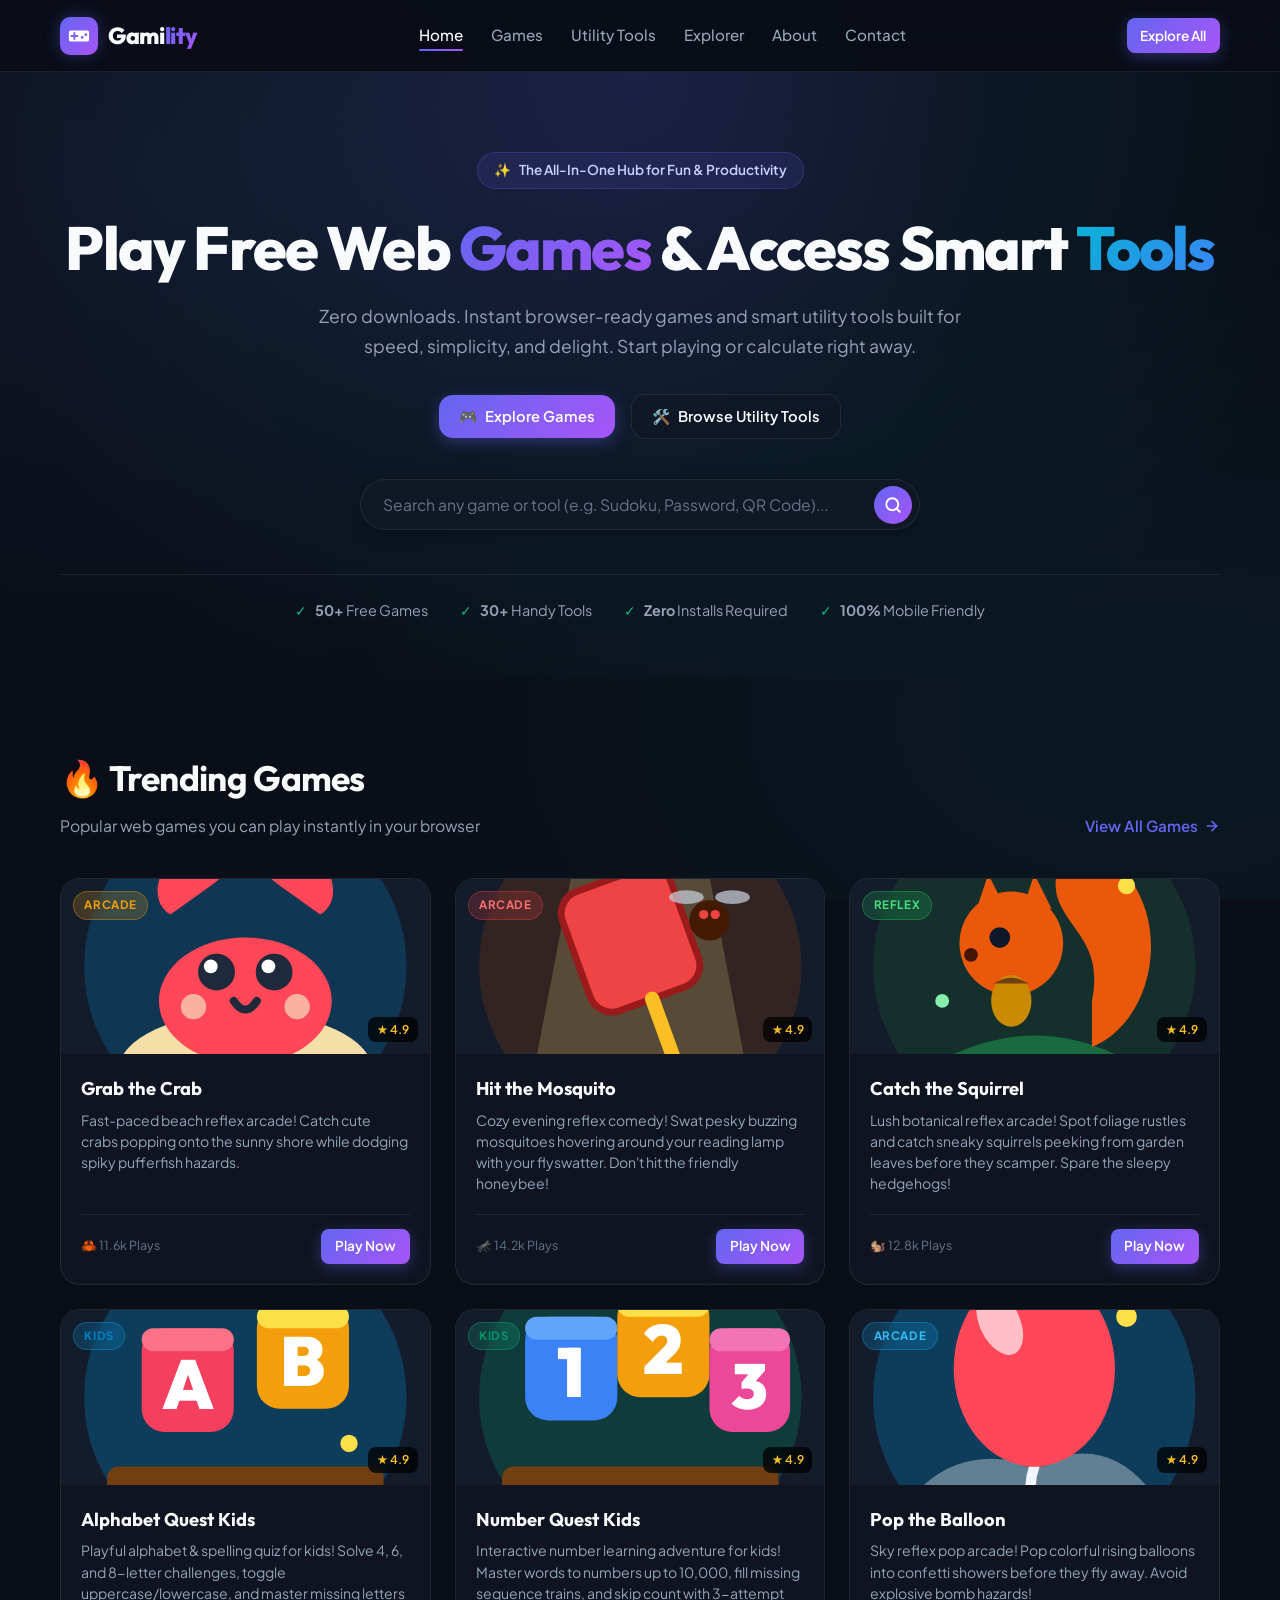
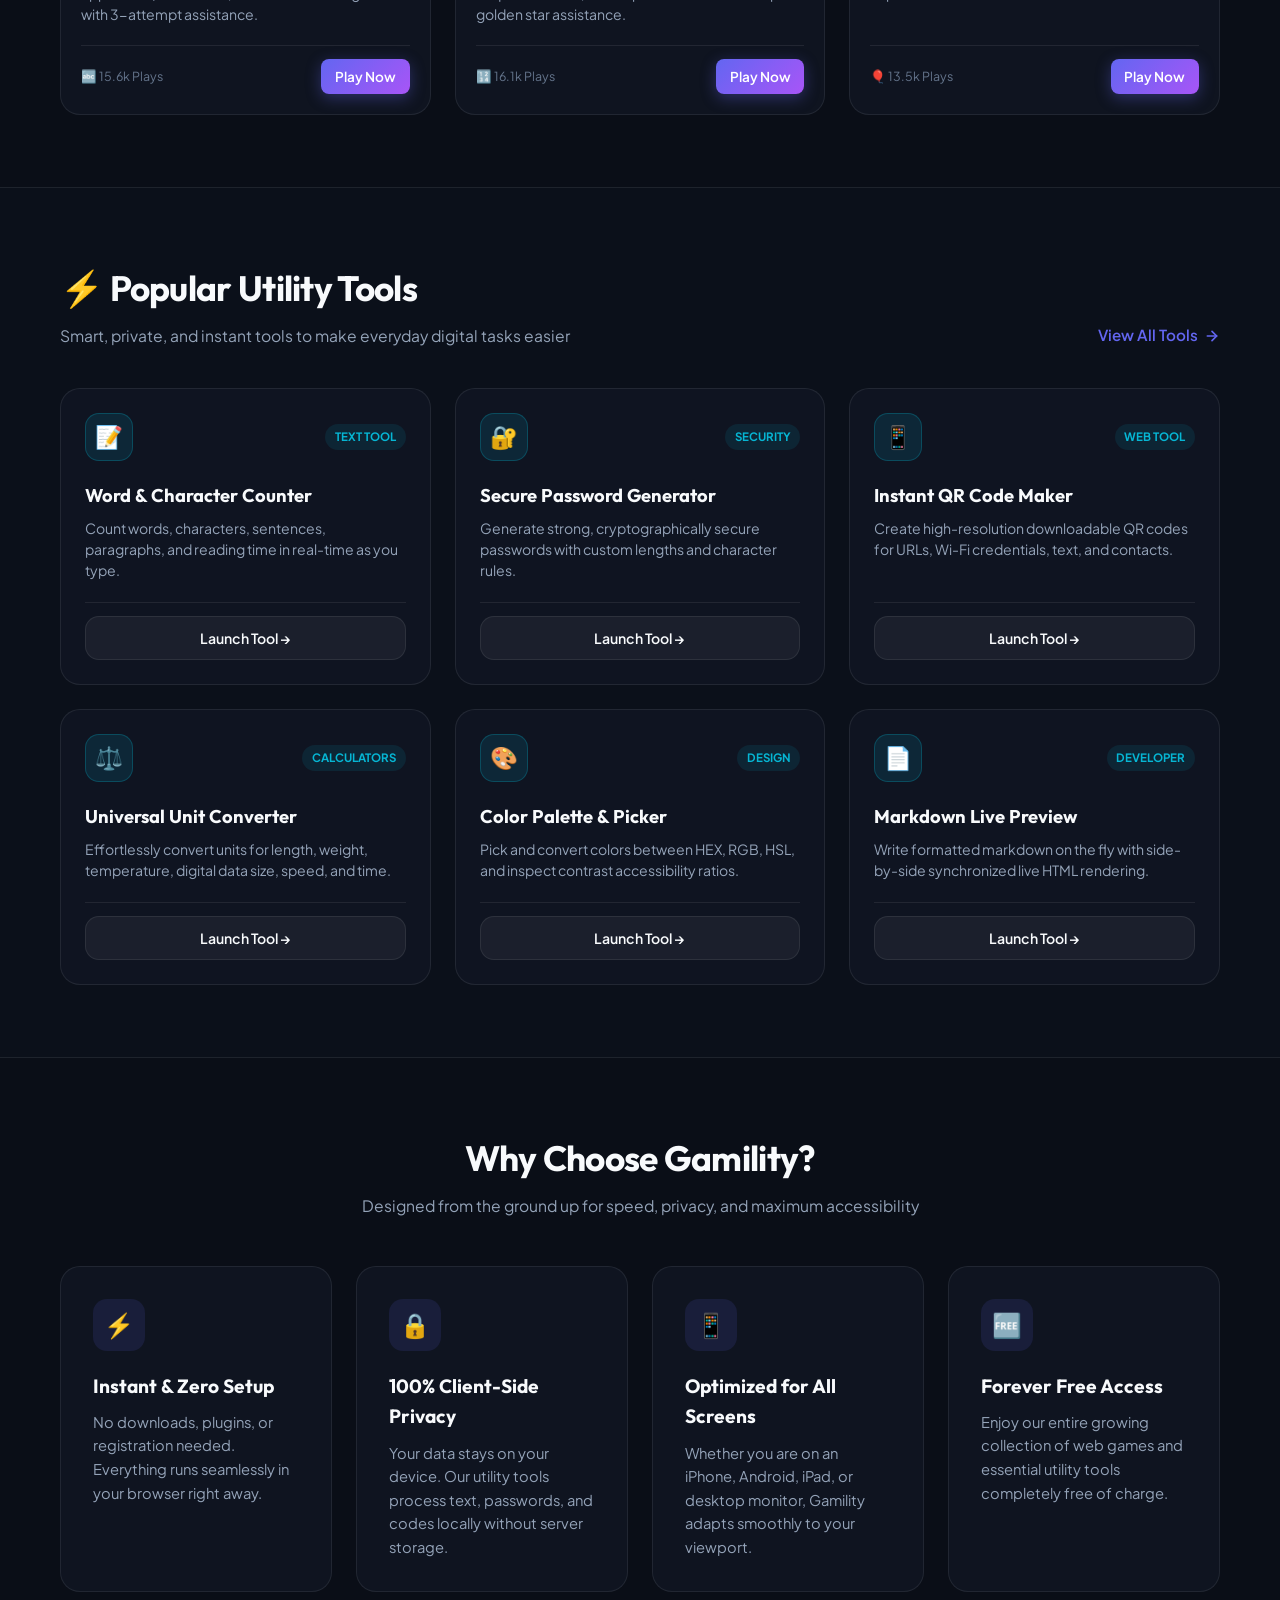
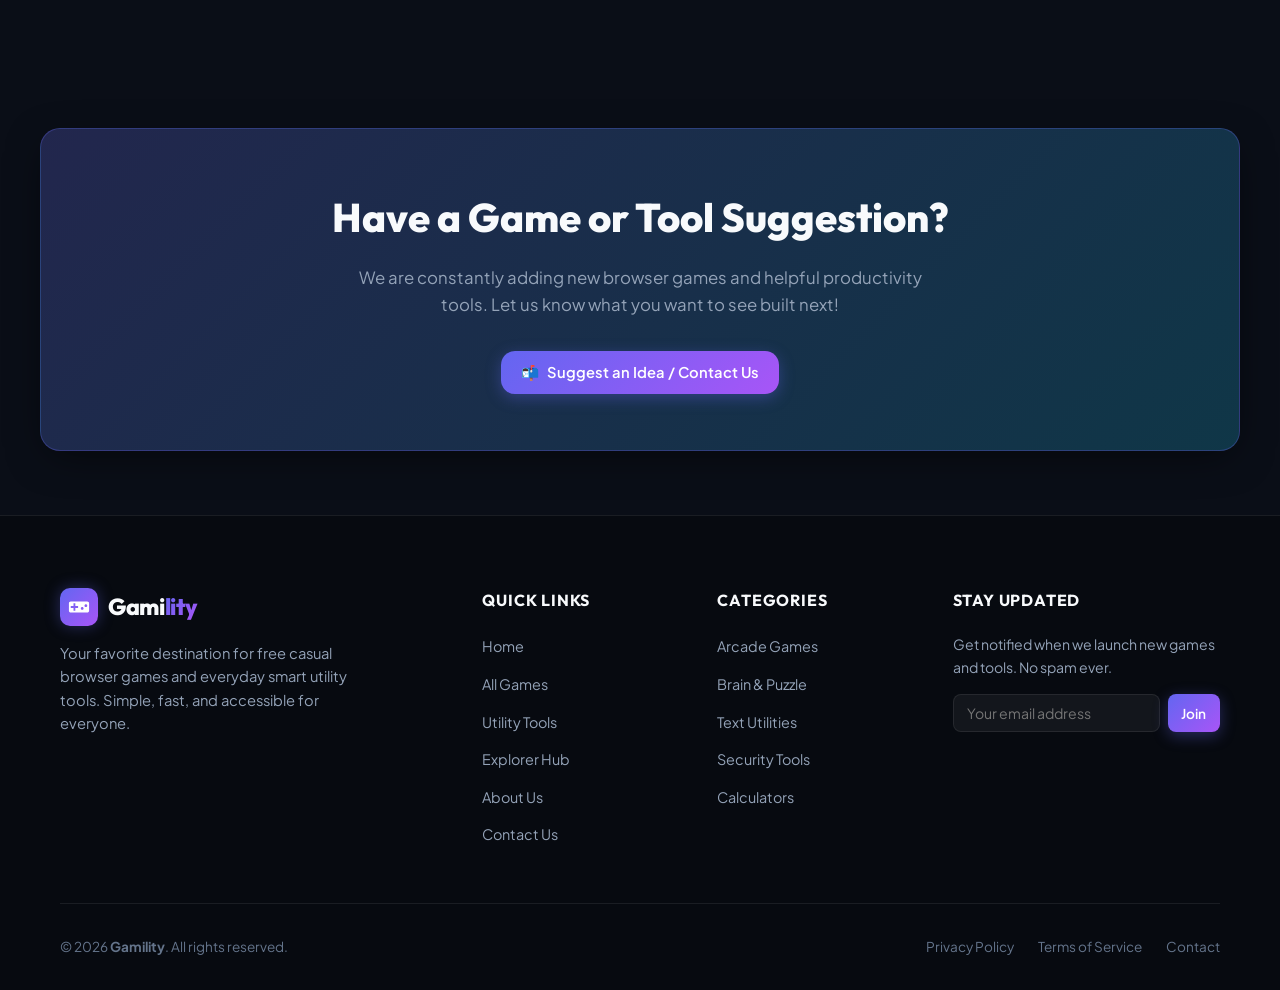
==== commit f38395df: "Update Trending Games on index and set real GitHub Pages links across games" ====
--- a/index.html
+++ b/index.html
@@ -1,6 +1,16 @@
 <!DOCTYPE html>
 <html lang="en">
 <head>
+  <!-- Google tag (gtag.js) -->
+  <script async src="https://www.googletagmanager.com/gtag/js?id=G-RFQ8M0VSFN"></script>
+  <script>
+    window.dataLayer = window.dataLayer || [];
+    function gtag(){dataLayer.push(arguments);}
+    gtag('js', new Date());
+
+    gtag('config', 'G-RFQ8M0VSFN');
+  </script>
+
   <meta charset="UTF-8">
   <meta name="viewport" content="width=device-width, initial-scale=1.0">
   <title>Gamility - Free Online Games & Smart Everyday Utility Tools</title>
@@ -10,21 +20,21 @@
   <meta name="keywords" content="free web games, online games, utility tools, word counter, password generator, unit converter, browser games, html5 games, free online tools">
   <meta name="author" content="Gamility">
   <meta name="robots" content="index, follow">
-  <link rel="canonical" href="https://gamility.com/">
+  <link rel="canonical" href="https://mahesh-yennam.github.io/Gamility/">
 
   <!-- OpenGraph / Facebook -->
   <meta property="og:type" content="website">
-  <meta property="og:url" content="https://gamility.com/">
+  <meta property="og:url" content="https://mahesh-yennam.github.io/Gamility/">
   <meta property="og:title" content="Gamility - Free Online Games & Smart Everyday Utility Tools">
   <meta property="og:description" content="Play instant web games and use helpful productivity tools right in your browser. Fast, responsive, and 100% free.">
-  <meta property="og:image" content="https://gamility.com/assets/images/og-preview.jpg">
+  <meta property="og:image" content="https://mahesh-yennam.github.io/Gamility/assets/images/og-preview.jpg">
   <meta property="og:site_name" content="Gamility">
 
   <!-- Twitter Card -->
   <meta name="twitter:card" content="summary_large_image">
   <meta name="twitter:title" content="Gamility - Free Online Games & Smart Everyday Utility Tools">
   <meta name="twitter:description" content="Play instant web games and use helpful productivity tools right in your browser. Fast, responsive, and 100% free.">
-  <meta name="twitter:image" content="https://gamility.com/assets/images/og-preview.jpg">
+  <meta name="twitter:image" content="https://mahesh-yennam.github.io/Gamility/assets/images/og-preview.jpg">
 
   <!-- Favicon & PWA -->
   <link rel="icon" type="image/svg+xml" href="assets/images/favicon.svg">
@@ -45,11 +55,11 @@
     "@context": "https://schema.org",
     "@type": "WebSite",
     "name": "Gamility",
-    "url": "https://gamility.com/",
+    "url": "https://mahesh-yennam.github.io/Gamility/",
     "description": "Your ultimate hub for free online browser games and everyday utility tools.",
     "potentialAction": {
       "@type": "SearchAction",
-      "target": "https://gamility.com/?q={search_term_string}",
+      "target": "https://mahesh-yennam.github.io/Gamility/?q={search_term_string}",
       "query-input": "required name=search_term_string"
     }
   }
@@ -197,99 +207,188 @@
         </div>
 
         <div class="cards-grid">
-          <!-- Game Card 1: Neon Retro Arcade -->
+          <!-- Game Card 1: Grab the Crab -->
           <article class="game-card">
             <div class="game-card-media">
-              <span class="game-badge">Arcade</span>
+              <span class="game-badge" style="background: rgba(245, 158, 11, 0.2); color: #f59e0b; border: 1px solid rgba(245, 158, 11, 0.35);">Arcade</span>
               <span class="game-rating-tag">★ 4.9</span>
               <div class="game-card-thumb-art">
                 <svg class="svg-art-icon" viewBox="0 0 64 64" fill="none">
-                  <circle cx="32" cy="32" r="28" fill="#6366f1" fill-opacity="0.2"/>
-                  <rect x="18" y="24" width="28" height="18" rx="4" stroke="#6366f1" stroke-width="2.5"/>
-                  <circle cx="25" cy="33" r="2" fill="#38bdf8"/>
-                  <circle cx="39" cy="33" r="2" fill="#f43f5e"/>
+                  <circle cx="32" cy="32" r="28" fill="#0284c7" fill-opacity="0.25"/>
+                  <ellipse cx="32" cy="50" rx="22" ry="10" fill="#f5dfa8"/>
+                  <path d="M19 23 C14 20 18 11 25 10 C30 9 32 14 26 18 Z" fill="#ff4757"/>
+                  <path d="M45 23 C50 20 46 11 39 10 C34 9 32 14 38 18 Z" fill="#ff4757"/>
+                  <ellipse cx="32" cy="38" rx="15" ry="11" fill="#ff4757"/>
+                  <circle cx="23" cy="39" r="2.2" fill="#fab1a0"/>
+                  <circle cx="41" cy="39" r="2.2" fill="#fab1a0"/>
+                  <circle cx="27" cy="33" r="3.2" fill="#1e293b"/>
+                  <circle cx="26" cy="32" r="1.2" fill="#ffffff"/>
+                  <circle cx="37" cy="33" r="3.2" fill="#1e293b"/>
+                  <circle cx="36" cy="32" r="1.2" fill="#ffffff"/>
+                  <path d="M30 38 Q32 41 34 38" stroke="#1e293b" stroke-width="1.4" stroke-linecap="round" fill="none"/>
                 </svg>
               </div>
             </div>
             <div class="game-card-body">
-              <h3 class="game-title">Neon Retro Arcade</h3>
-              <p class="game-desc">Relive the 80s arcade rush! Dodge obstacles, collect glowing power-ups, and beat high scores.</p>
+              <h3 class="game-title">Grab the Crab</h3>
+              <p class="game-desc">Fast-paced beach reflex arcade! Catch cute crabs popping onto the sunny shore while dodging spiky pufferfish hazards.</p>
               <div class="game-card-footer">
-                <span class="game-meta-plays">🕹️ 12.4k Plays</span>
-                <a href="games/neon-retro-arcade/index.html" class="btn btn-primary btn-sm">Play Now</a>
-              </div>
-            </div>
-          </article>
-
-          <!-- Game Card 2: Galactic Space Shooter -->
+                <span class="game-meta-plays">🦀 11.6k Plays</span>
+                <a href="https://mahesh-yennam.github.io/Grab-the-Crab/" class="btn btn-primary btn-sm" target="_blank">Play Now</a>
+              </div>
+            </div>
+          </article>
+
+          <!-- Game Card 2: Hit the Mosquito -->
           <article class="game-card">
             <div class="game-card-media">
-              <span class="game-badge">Action</span>
-              <span class="game-rating-tag">★ 4.8</span>
-              <div class="game-card-thumb-art">
-                <svg class="svg-art-icon" viewBox="0 0 64 64" fill="none">
-                  <circle cx="32" cy="32" r="28" fill="#06b6d4" fill-opacity="0.2"/>
-                  <polygon points="32,16 44,44 32,38 20,44" fill="#06b6d4" fill-opacity="0.7" stroke="#38bdf8" stroke-width="2"/>
-                </svg>
-              </div>
-            </div>
-            <div class="game-card-body">
-              <h3 class="game-title">Galactic Space Shooter</h3>
-              <p class="game-desc">Pilot your starship through asteroid belts and defend the galaxy against alien fleets.</p>
-              <div class="game-card-footer">
-                <span class="game-meta-plays">🚀 9.8k Plays</span>
-                <a href="games/galactic-space-shooter/index.html" class="btn btn-primary btn-sm">Play Now</a>
-              </div>
-            </div>
-          </article>
-
-          <!-- Game Card 3: Sudoku Master Brain -->
-          <article class="game-card">
-            <div class="game-card-media">
-              <span class="game-badge">Puzzle</span>
+              <span class="game-badge" style="background: rgba(239, 68, 68, 0.2); color: #f87171; border: 1px solid rgba(239, 68, 68, 0.35);">Arcade</span>
               <span class="game-rating-tag">★ 4.9</span>
               <div class="game-card-thumb-art">
                 <svg class="svg-art-icon" viewBox="0 0 64 64" fill="none">
-                  <circle cx="32" cy="32" r="28" fill="#a855f7" fill-opacity="0.2"/>
-                  <rect x="18" y="18" width="28" height="28" rx="4" stroke="#a855f7" stroke-width="2.5"/>
-                  <line x1="18" y1="27" x2="46" y2="27" stroke="#c084fc" stroke-width="1.5"/>
-                  <line x1="18" y1="36" x2="46" y2="36" stroke="#c084fc" stroke-width="1.5"/>
-                  <line x1="27" y1="18" x2="27" y2="46" stroke="#c084fc" stroke-width="1.5"/>
-                  <line x1="36" y1="18" x2="36" y2="46" stroke="#c084fc" stroke-width="1.5"/>
+                  <circle cx="32" cy="32" r="28" fill="#78350f" fill-opacity="0.3"/>
+                  <path d="M22 6 L42 6 L52 58 L12 58 Z" fill="#fef08a" fill-opacity="0.18"/>
+                  <circle cx="32" cy="10" r="4" fill="#fbbf24"/>
+                  <g transform="rotate(-20 32 32)">
+                    <rect x="22" y="16" width="20" height="22" rx="4" fill="#ef4444" stroke="#991b1b" stroke-width="1.2"/>
+                    <line x1="32" y1="38" x2="32" y2="54" stroke="#fbbf24" stroke-width="2.5" stroke-linecap="round"/>
+                  </g>
+                  <circle cx="44" cy="24" r="3.5" fill="#451a03"/>
+                  <ellipse cx="40" cy="20" rx="3" ry="1.2" fill="#cbd5e1" fill-opacity="0.7"/>
+                  <ellipse cx="48" cy="20" rx="3" ry="1.2" fill="#cbd5e1" fill-opacity="0.7"/>
+                  <circle cx="43" cy="23" r="0.8" fill="#ef4444"/>
+                  <circle cx="45" cy="23" r="0.8" fill="#ef4444"/>
                 </svg>
               </div>
             </div>
             <div class="game-card-body">
-              <h3 class="game-title">Sudoku Master Brain</h3>
-              <p class="game-desc">Sharpen your mind with daily Sudoku puzzles ranging from Easy to Grandmaster difficulty.</p>
+              <h3 class="game-title">Hit the Mosquito</h3>
+              <p class="game-desc">Cozy evening reflex comedy! Swat pesky buzzing mosquitoes hovering around your reading lamp with your flyswatter. Don't hit the friendly honeybee!</p>
               <div class="game-card-footer">
-                <span class="game-meta-plays">🧩 15.2k Plays</span>
-                <a href="games/sudoku-master/index.html" class="btn btn-primary btn-sm">Play Now</a>
-              </div>
-            </div>
-          </article>
-
-          <!-- Game Card 4: Block Puzzle Rush -->
+                <span class="game-meta-plays">🦟 14.2k Plays</span>
+                <a href="https://mahesh-yennam.github.io/Hit-the-Mosquito/" class="btn btn-primary btn-sm" target="_blank">Play Now</a>
+              </div>
+            </div>
+          </article>
+
+          <!-- Game Card 3: Catch the Squirrel -->
           <article class="game-card">
             <div class="game-card-media">
-              <span class="game-badge">Casual</span>
-              <span class="game-rating-tag">★ 4.7</span>
+              <span class="game-badge" style="background: rgba(34, 197, 94, 0.2); color: #4ade80; border: 1px solid rgba(34, 197, 94, 0.35);">Reflex</span>
+              <span class="game-rating-tag">★ 4.9</span>
               <div class="game-card-thumb-art">
                 <svg class="svg-art-icon" viewBox="0 0 64 64" fill="none">
-                  <circle cx="32" cy="32" r="28" fill="#10b981" fill-opacity="0.2"/>
-                  <rect x="20" y="20" width="10" height="10" rx="2" fill="#10b981"/>
-                  <rect x="34" y="20" width="10" height="10" rx="2" fill="#10b981"/>
-                  <rect x="20" y="34" width="10" height="10" rx="2" fill="#10b981"/>
-                  <rect x="34" y="34" width="10" height="10" rx="2" fill="#34d399"/>
+                  <circle cx="32" cy="32" r="28" fill="#14532d" fill-opacity="0.35"/>
+                  <path d="M10 52 Q32 36 54 52 Z" fill="#22c55e" fill-opacity="0.4"/>
+                  <path d="M42 46 C52 42 56 26 48 16 C42 10 34 12 36 20 C38 26 44 28 42 38 Z" fill="#ea580c"/>
+                  <circle cx="28" cy="28" r="9" fill="#ea580c"/>
+                  <path d="M22 22 L24 16 L27 22 Z" fill="#ea580c"/>
+                  <path d="M30 22 L32 16 L35 22 Z" fill="#ea580c"/>
+                  <circle cx="26" cy="27" r="1.8" fill="#0f172a"/>
+                  <circle cx="21" cy="30" r="1.2" fill="#431407"/>
+                  <ellipse cx="28" cy="38" rx="3.5" ry="4.5" fill="#ca8a04"/>
+                  <path d="M25 35 Q28 33 31 35 Z" fill="#713f12"/>
+                  <circle cx="48" cy="18" r="1.5" fill="#fde047"/>
+                  <circle cx="16" cy="38" r="1.2" fill="#86efac"/>
                 </svg>
               </div>
             </div>
             <div class="game-card-body">
-              <h3 class="game-title">Block Puzzle Rush</h3>
-              <p class="game-desc">Fit geometric shapes into grid rows to trigger satisfying combo clears and score multipliers.</p>
+              <h3 class="game-title">Catch the Squirrel</h3>
+              <p class="game-desc">Lush botanical reflex arcade! Spot foliage rustles and catch sneaky squirrels peeking from garden leaves before they scamper. Spare the sleepy hedgehogs!</p>
               <div class="game-card-footer">
-                <span class="game-meta-plays">🎮 8.1k Plays</span>
-                <a href="games/block-puzzle-rush/index.html" class="btn btn-primary btn-sm">Play Now</a>
+                <span class="game-meta-plays">🐿️ 12.8k Plays</span>
+                <a href="https://mahesh-yennam.github.io/Catch-the-Squirrel/" class="btn btn-primary btn-sm" target="_blank">Play Now</a>
+              </div>
+            </div>
+          </article>
+
+          <!-- Game Card 4: Alphabet Quest Kids -->
+          <article class="game-card">
+            <div class="game-card-media">
+              <span class="game-badge" style="background: rgba(14, 165, 233, 0.2); color: #0284c7; border: 1px solid rgba(14, 165, 233, 0.35);">Kids</span>
+              <span class="game-rating-tag">★ 4.9</span>
+              <div class="game-card-thumb-art">
+                <svg class="svg-art-icon" viewBox="0 0 64 64" fill="none">
+                  <circle cx="32" cy="32" r="28" fill="#0284c7" fill-opacity="0.3"/>
+                  <rect x="8" y="44" width="48" height="8" rx="2" fill="#713f12"/>
+                  <rect x="14" y="20" width="16" height="18" rx="4" fill="#f43f5e"/>
+                  <rect x="14" y="20" width="16" height="4" rx="2" fill="#fb7185"/>
+                  <text x="22" y="34" font-family="'Outfit', sans-serif" font-weight="900" font-size="12" fill="#ffffff" text-anchor="middle">A</text>
+                  <rect x="34" y="16" width="16" height="18" rx="4" fill="#f59e0b"/>
+                  <rect x="34" y="16" width="16" height="4" rx="2" fill="#fde047"/>
+                  <text x="42" y="30" font-family="'Outfit', sans-serif" font-weight="900" font-size="12" fill="#ffffff" text-anchor="middle">B</text>
+                  <circle cx="50" cy="40" r="1.5" fill="#fde047"/>
+                  <circle cx="12" cy="14" r="1.8" fill="#38bdf8"/>
+                </svg>
+              </div>
+            </div>
+            <div class="game-card-body">
+              <h3 class="game-title">Alphabet Quest Kids</h3>
+              <p class="game-desc">Playful alphabet & spelling quiz for kids! Solve 4, 6, and 8-letter challenges, toggle uppercase/lowercase, and master missing letters with 3-attempt assistance.</p>
+              <div class="game-card-footer">
+                <span class="game-meta-plays">🔤 15.6k Plays</span>
+                <a href="https://mahesh-yennam.github.io/Alphabet-Quest-Kids/" class="btn btn-primary btn-sm" target="_blank">Play Now</a>
+              </div>
+            </div>
+          </article>
+
+          <!-- Game Card 5: Number Quest Kids -->
+          <article class="game-card">
+            <div class="game-card-media">
+              <span class="game-badge" style="background: rgba(16, 185, 129, 0.2); color: #059669; border: 1px solid rgba(16, 185, 129, 0.35);">Kids</span>
+              <span class="game-rating-tag">★ 4.9</span>
+              <div class="game-card-thumb-art">
+                <svg class="svg-art-icon" viewBox="0 0 64 64" fill="none">
+                  <circle cx="32" cy="32" r="28" fill="#059669" fill-opacity="0.25"/>
+                  <rect x="8" y="44" width="48" height="8" rx="2" fill="#713f12"/>
+                  <rect x="12" y="18" width="16" height="18" rx="4" fill="#3b82f6"/>
+                  <rect x="12" y="18" width="16" height="4" rx="2" fill="#60a5fa"/>
+                  <text x="20" y="32" font-family="'Outfit', sans-serif" font-weight="900" font-size="12" fill="#ffffff" text-anchor="middle">1</text>
+                  <rect x="28" y="14" width="16" height="18" rx="4" fill="#f59e0b"/>
+                  <rect x="28" y="14" width="16" height="4" rx="2" fill="#fde047"/>
+                  <text x="36" y="28" font-family="'Outfit', sans-serif" font-weight="900" font-size="12" fill="#ffffff" text-anchor="middle">2</text>
+                  <rect x="44" y="20" width="14" height="18" rx="4" fill="#ec4899"/>
+                  <rect x="44" y="20" width="14" height="4" rx="2" fill="#f472b6"/>
+                  <text x="51" y="34" font-family="'Outfit', sans-serif" font-weight="900" font-size="11" fill="#ffffff" text-anchor="middle">3</text>
+                  <circle cx="26" cy="10" r="1.5" fill="#fde047"/>
+                  <circle cx="48" cy="12" r="1.8" fill="#34d399"/>
+                </svg>
+              </div>
+            </div>
+            <div class="game-card-body">
+              <h3 class="game-title">Number Quest Kids</h3>
+              <p class="game-desc">Interactive number learning adventure for kids! Master words to numbers up to 10,000, fill missing sequence trains, and skip count with 3-attempt golden star assistance.</p>
+              <div class="game-card-footer">
+                <span class="game-meta-plays">🔢 16.1k Plays</span>
+                <a href="https://mahesh-yennam.github.io/Number-Quest-Kids/" class="btn btn-primary btn-sm" target="_blank">Play Now</a>
+              </div>
+            </div>
+          </article>
+
+          <!-- Game Card 6: Pop the Balloon -->
+          <article class="game-card">
+            <div class="game-card-media">
+              <span class="game-badge" style="background: rgba(14, 165, 233, 0.2); color: #38bdf8; border: 1px solid rgba(14, 165, 233, 0.35);">Arcade</span>
+              <span class="game-rating-tag">★ 4.9</span>
+              <div class="game-card-thumb-art">
+                <svg class="svg-art-icon" viewBox="0 0 64 64" fill="none">
+                  <circle cx="32" cy="32" r="28" fill="#0284c7" fill-opacity="0.3"/>
+                  <path d="M12 48 Q20 40 32 44 Q44 38 52 48 Z" fill="#ffffff" fill-opacity="0.35"/>
+                  <path d="M32 44 Q30 50 34 54 T31 60" stroke="#f1f5f9" stroke-width="1.8" stroke-linecap="round"/>
+                  <polygon points="30,44 34,44 32,41" fill="#c0392b"/>
+                  <ellipse cx="32" cy="27" rx="14" ry="17" fill="#ff4757"/>
+                  <ellipse cx="26" cy="19" rx="3.5" ry="6" transform="rotate(-25 26 19)" fill="#ffffff" fill-opacity="0.65"/>
+                  <circle cx="48" cy="18" r="1.8" fill="#fde047"/>
+                </svg>
+              </div>
+            </div>
+            <div class="game-card-body">
+              <h3 class="game-title">Pop the Balloon</h3>
+              <p class="game-desc">Sky reflex pop arcade! Pop colorful rising balloons into confetti showers before they fly away. Avoid explosive bomb hazards!</p>
+              <div class="game-card-footer">
+                <span class="game-meta-plays">🎈 13.5k Plays</span>
+                <a href="https://mahesh-yennam.github.io/Pop-the-Balloon/" class="btn btn-primary btn-sm" target="_blank">Play Now</a>
               </div>
             </div>
           </article>
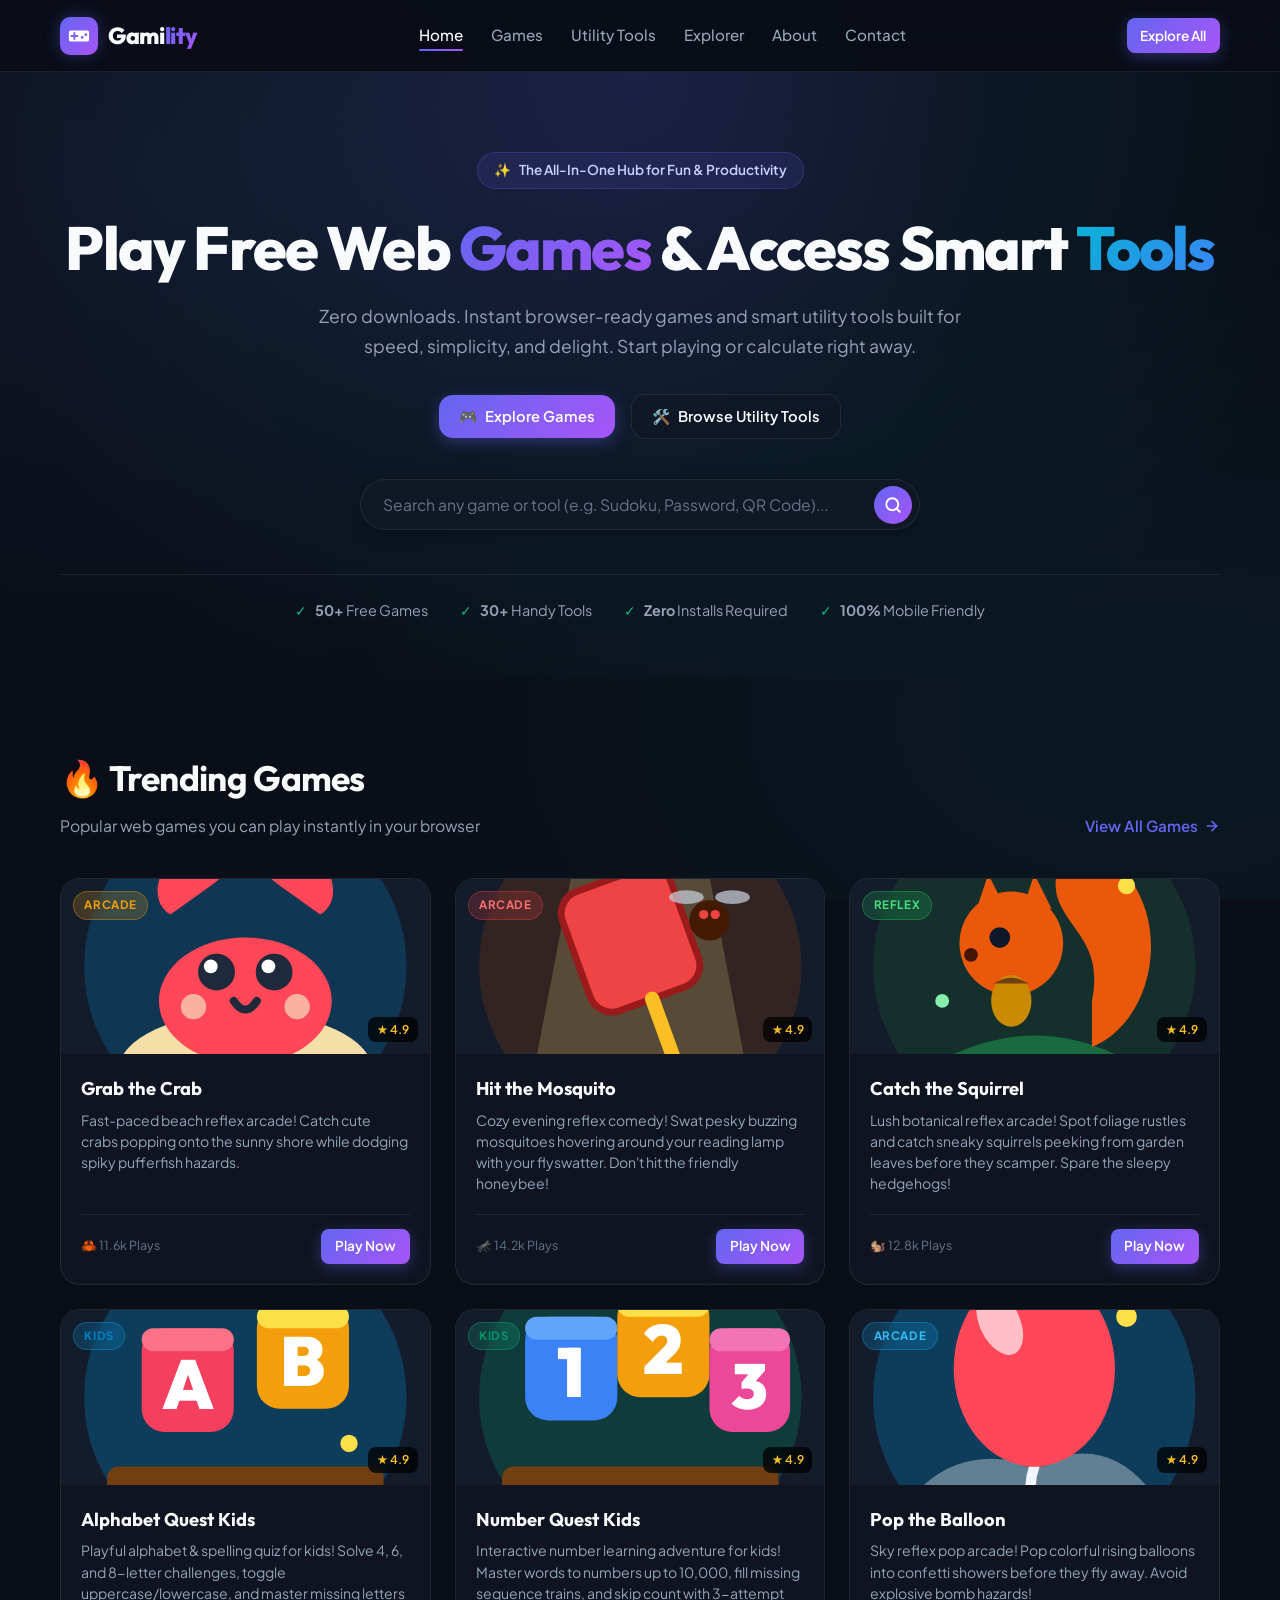
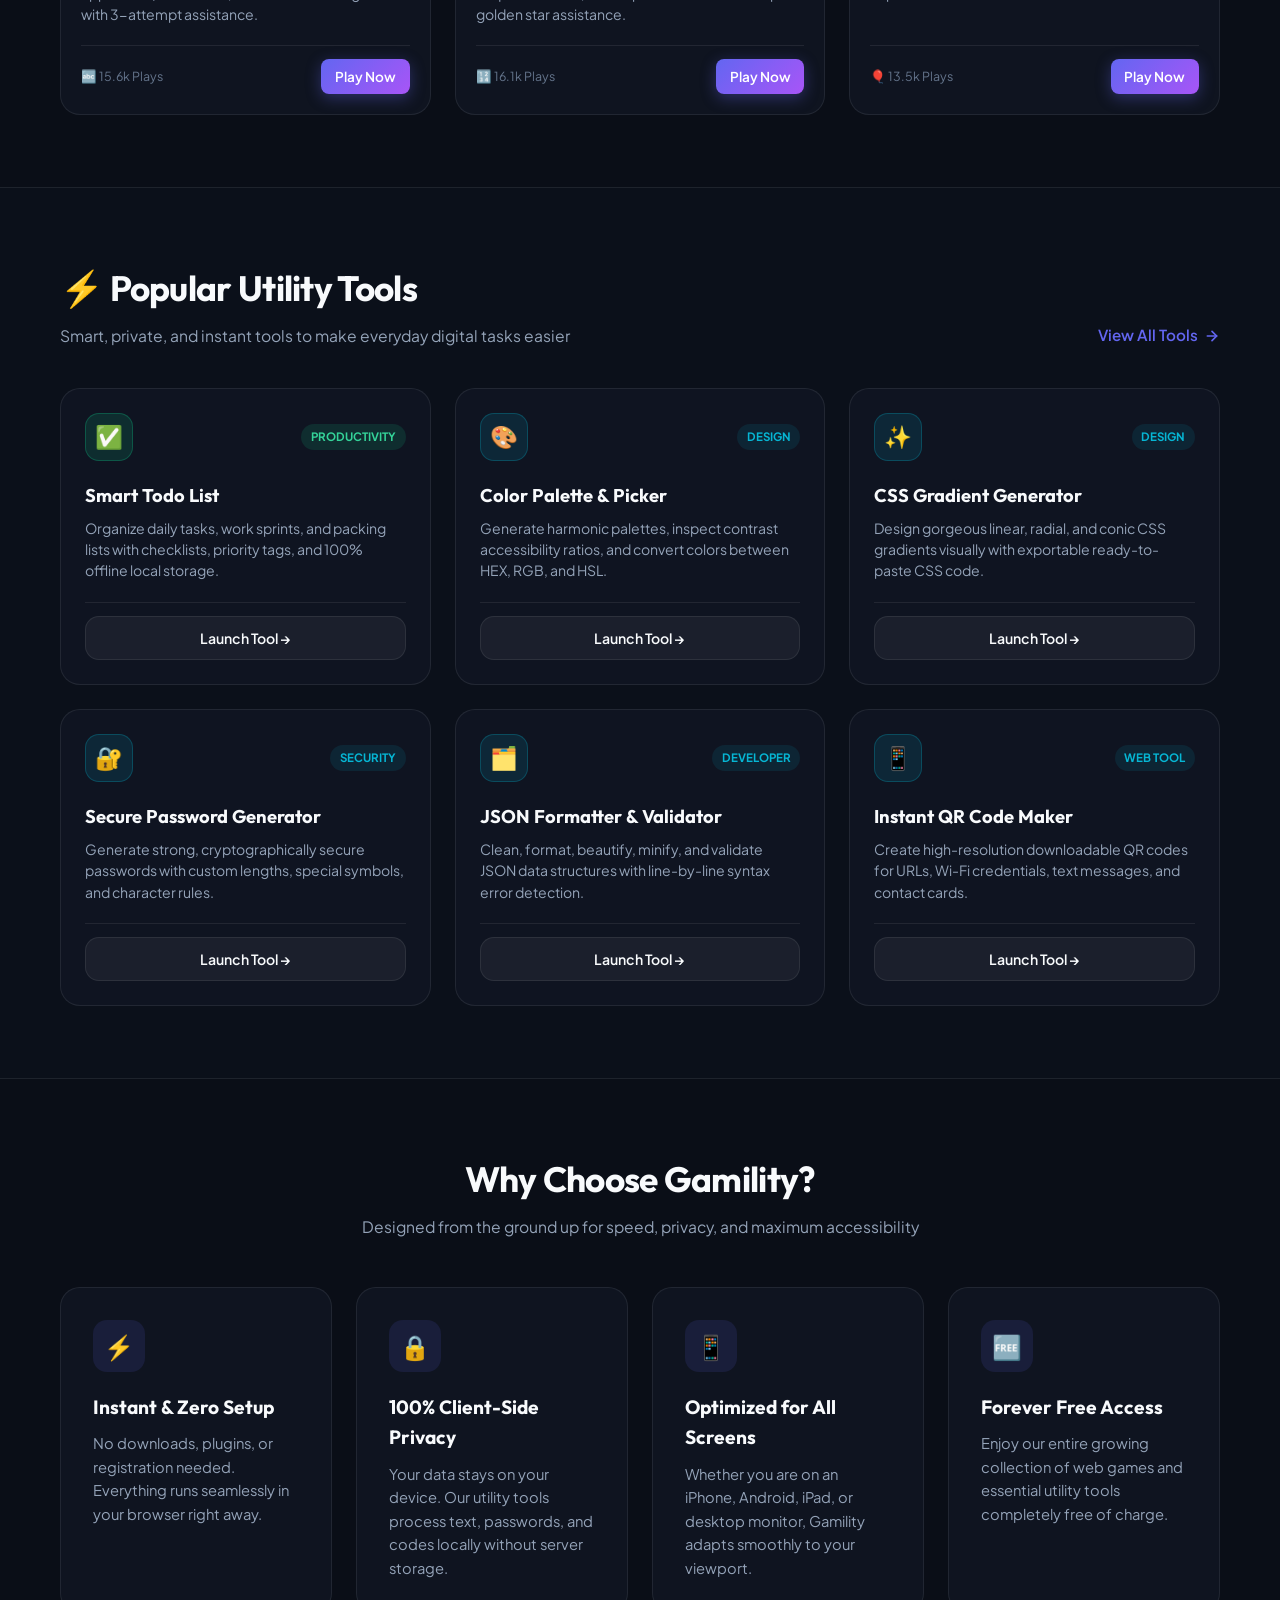
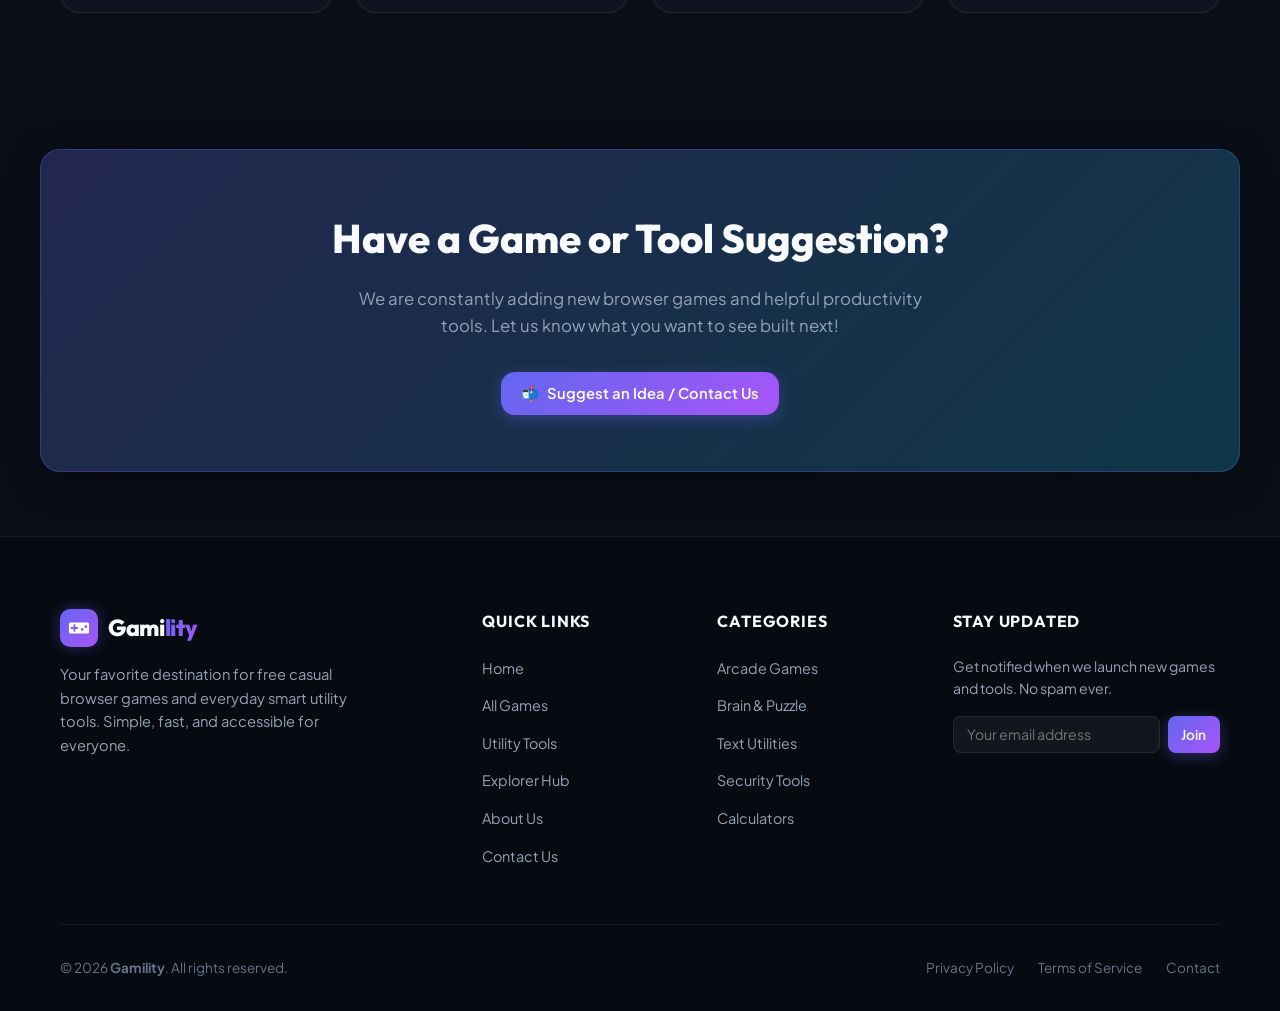
==== commit cfab93d3: "Update popular tools on index and set real GitHub Pages links across tools" ====
--- a/index.html
+++ b/index.html
@@ -413,81 +413,81 @@
         </div>
 
         <div class="cards-grid">
-          <!-- Tool Card 1: Word Counter -->
+          <!-- Tool Card 1: Smart Todo List -->
           <article class="tool-card">
             <div class="tool-card-top">
-              <div class="tool-icon-box">📝</div>
-              <span class="tool-tag">Text Tool</span>
-            </div>
-            <h3 class="tool-title">Word & Character Counter</h3>
-            <p class="tool-desc">Count words, characters, sentences, paragraphs, and reading time in real-time as you type.</p>
+              <div class="tool-icon-box" style="background: rgba(16, 185, 129, 0.15); color: #10b981; border: 1px solid rgba(16, 185, 129, 0.3);">✅</div>
+              <span class="tool-tag" style="background: rgba(16, 185, 129, 0.15); color: #34d399;">Productivity</span>
+            </div>
+            <h3 class="tool-title">Smart Todo List</h3>
+            <p class="tool-desc">Organize daily tasks, work sprints, and packing lists with checklists, priority tags, and 100% offline local storage.</p>
             <div class="tool-card-footer">
-              <a href="tools/word-counter/index.html" class="tool-action-btn">Launch Tool →</a>
-            </div>
-          </article>
-
-          <!-- Tool Card 2: Password Generator -->
+              <a href="https://mahesh-yennam.github.io/Smart-Todo-List/" class="tool-action-btn" target="_blank">Launch Tool →</a>
+            </div>
+          </article>
+
+          <!-- Tool Card 2: Color Palette Picker -->
+          <article class="tool-card">
+            <div class="tool-card-top">
+              <div class="tool-icon-box">🎨</div>
+              <span class="tool-tag">Design</span>
+            </div>
+            <h3 class="tool-title">Color Palette &amp; Picker</h3>
+            <p class="tool-desc">Generate harmonic palettes, inspect contrast accessibility ratios, and convert colors between HEX, RGB, and HSL.</p>
+            <div class="tool-card-footer">
+              <a href="https://mahesh-yennam.github.io/Color-Palette-Picker/" class="tool-action-btn" target="_blank">Launch Tool →</a>
+            </div>
+          </article>
+
+          <!-- Tool Card 3: CSS Gradient Generator -->
+          <article class="tool-card">
+            <div class="tool-card-top">
+              <div class="tool-icon-box">✨</div>
+              <span class="tool-tag">Design</span>
+            </div>
+            <h3 class="tool-title">CSS Gradient Generator</h3>
+            <p class="tool-desc">Design gorgeous linear, radial, and conic CSS gradients visually with exportable ready-to-paste CSS code.</p>
+            <div class="tool-card-footer">
+              <a href="https://mahesh-yennam.github.io/CSS-Gradient-Generator/" class="tool-action-btn" target="_blank">Launch Tool →</a>
+            </div>
+          </article>
+
+          <!-- Tool Card 4: Password Generator -->
           <article class="tool-card">
             <div class="tool-card-top">
               <div class="tool-icon-box">🔐</div>
               <span class="tool-tag">Security</span>
             </div>
             <h3 class="tool-title">Secure Password Generator</h3>
-            <p class="tool-desc">Generate strong, cryptographically secure passwords with custom lengths and character rules.</p>
+            <p class="tool-desc">Generate strong, cryptographically secure passwords with custom lengths, special symbols, and character rules.</p>
             <div class="tool-card-footer">
-              <a href="tools/password-generator/index.html" class="tool-action-btn">Launch Tool →</a>
-            </div>
-          </article>
-
-          <!-- Tool Card 3: QR Code Generator -->
+              <a href="https://mahesh-yennam.github.io/Password-Generator/" class="tool-action-btn" target="_blank">Launch Tool →</a>
+            </div>
+          </article>
+
+          <!-- Tool Card 5: JSON Formatter -->
+          <article class="tool-card">
+            <div class="tool-card-top">
+              <div class="tool-icon-box">🗂️</div>
+              <span class="tool-tag">Developer</span>
+            </div>
+            <h3 class="tool-title">JSON Formatter &amp; Validator</h3>
+            <p class="tool-desc">Clean, format, beautify, minify, and validate JSON data structures with line-by-line syntax error detection.</p>
+            <div class="tool-card-footer">
+              <a href="https://mahesh-yennam.github.io/JSON-Formatter/" class="tool-action-btn" target="_blank">Launch Tool →</a>
+            </div>
+          </article>
+
+          <!-- Tool Card 6: QR Code Maker -->
           <article class="tool-card">
             <div class="tool-card-top">
               <div class="tool-icon-box">📱</div>
               <span class="tool-tag">Web Tool</span>
             </div>
             <h3 class="tool-title">Instant QR Code Maker</h3>
-            <p class="tool-desc">Create high-resolution downloadable QR codes for URLs, Wi-Fi credentials, text, and contacts.</p>
+            <p class="tool-desc">Create high-resolution downloadable QR codes for URLs, Wi-Fi credentials, text messages, and contact cards.</p>
             <div class="tool-card-footer">
-              <a href="tools/qr-code-maker/index.html" class="tool-action-btn">Launch Tool →</a>
-            </div>
-          </article>
-
-          <!-- Tool Card 4: Unit Converter -->
-          <article class="tool-card">
-            <div class="tool-card-top">
-              <div class="tool-icon-box">⚖️</div>
-              <span class="tool-tag">Calculators</span>
-            </div>
-            <h3 class="tool-title">Universal Unit Converter</h3>
-            <p class="tool-desc">Effortlessly convert units for length, weight, temperature, digital data size, speed, and time.</p>
-            <div class="tool-card-footer">
-              <a href="tools/unit-converter/index.html" class="tool-action-btn">Launch Tool →</a>
-            </div>
-          </article>
-
-          <!-- Tool Card 5: Color Code Converter -->
-          <article class="tool-card">
-            <div class="tool-card-top">
-              <div class="tool-icon-box">🎨</div>
-              <span class="tool-tag">Design</span>
-            </div>
-            <h3 class="tool-title">Color Palette & Picker</h3>
-            <p class="tool-desc">Pick and convert colors between HEX, RGB, HSL, and inspect contrast accessibility ratios.</p>
-            <div class="tool-card-footer">
-              <a href="tools/color-palette-picker/index.html" class="tool-action-btn">Launch Tool →</a>
-            </div>
-          </article>
-
-          <!-- Tool Card 6: Markdown Live Preview -->
-          <article class="tool-card">
-            <div class="tool-card-top">
-              <div class="tool-icon-box">📄</div>
-              <span class="tool-tag">Developer</span>
-            </div>
-            <h3 class="tool-title">Markdown Live Preview</h3>
-            <p class="tool-desc">Write formatted markdown on the fly with side-by-side synchronized live HTML rendering.</p>
-            <div class="tool-card-footer">
-              <a href="tools.html" class="tool-action-btn">Launch Tool →</a>
+              <a href="https://mahesh-yennam.github.io/QR-Code-Maker/" class="tool-action-btn" target="_blank">Launch Tool →</a>
             </div>
           </article>
         </div>
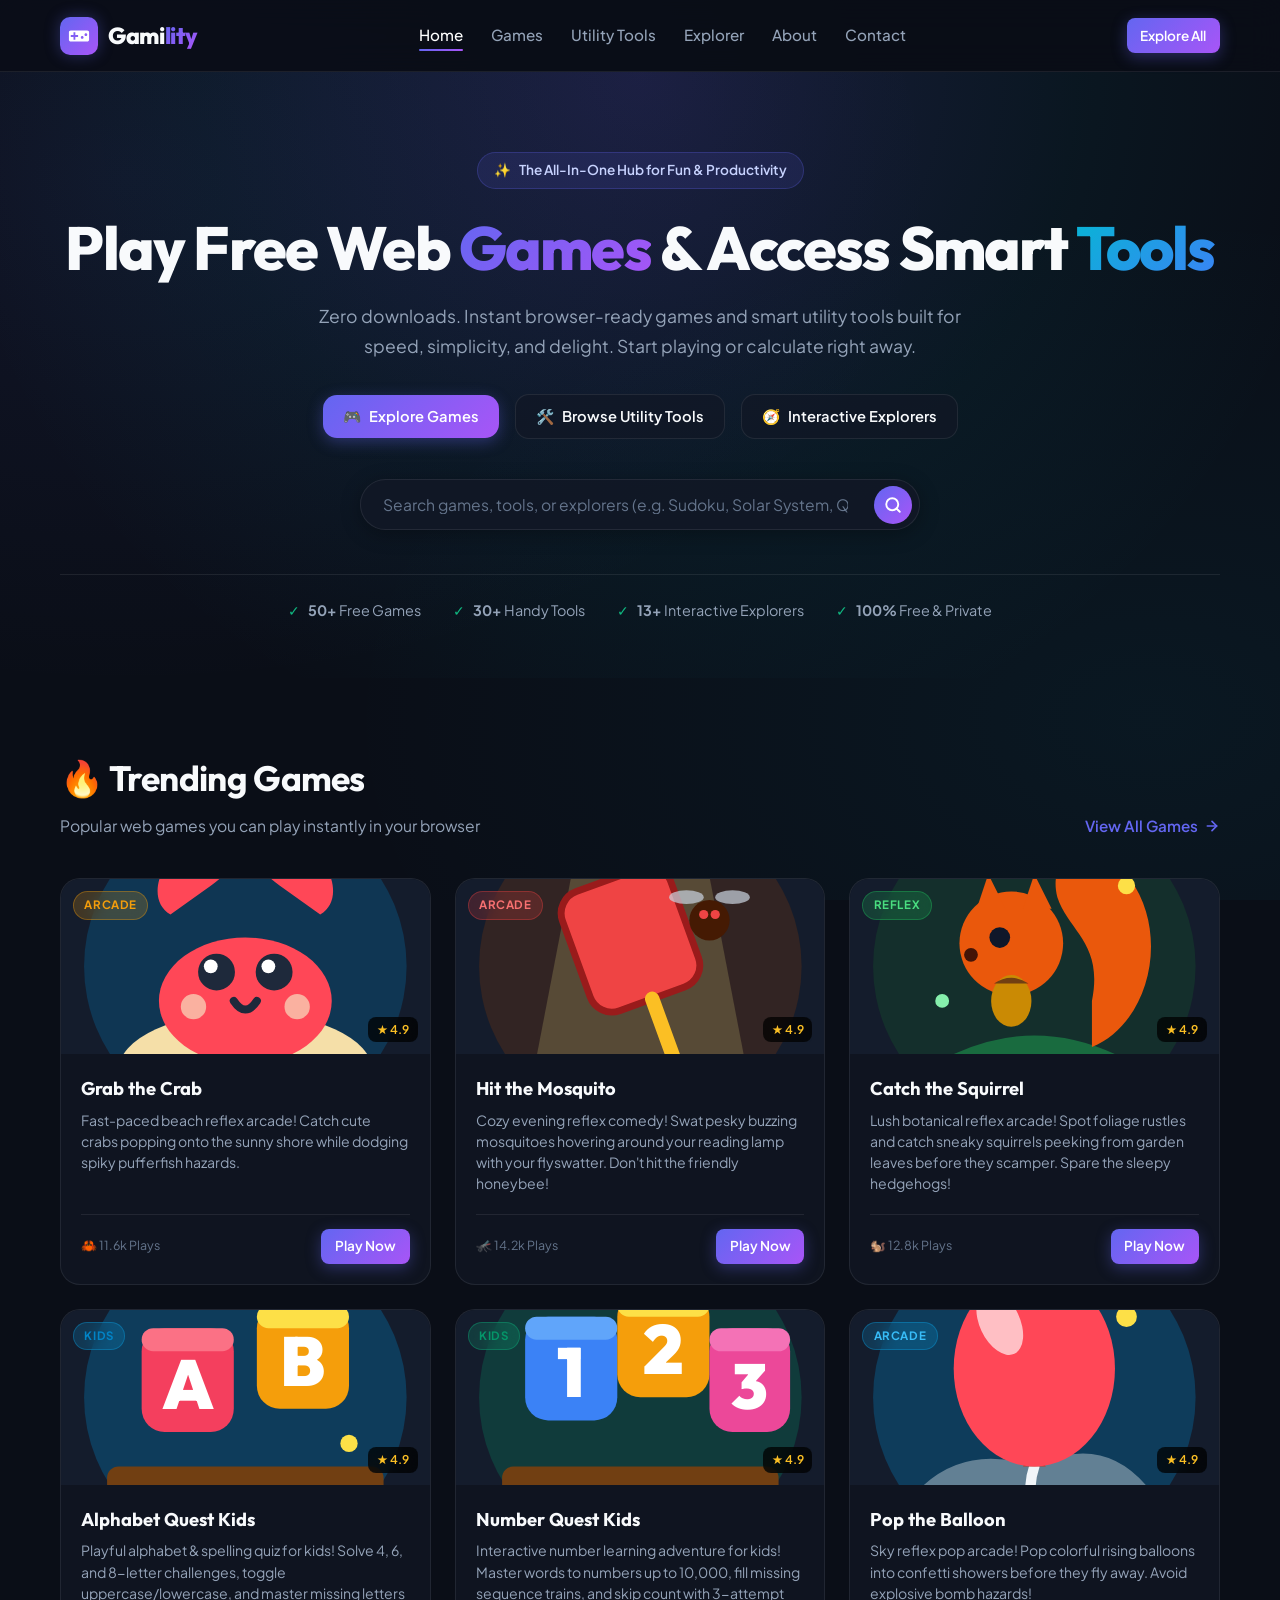
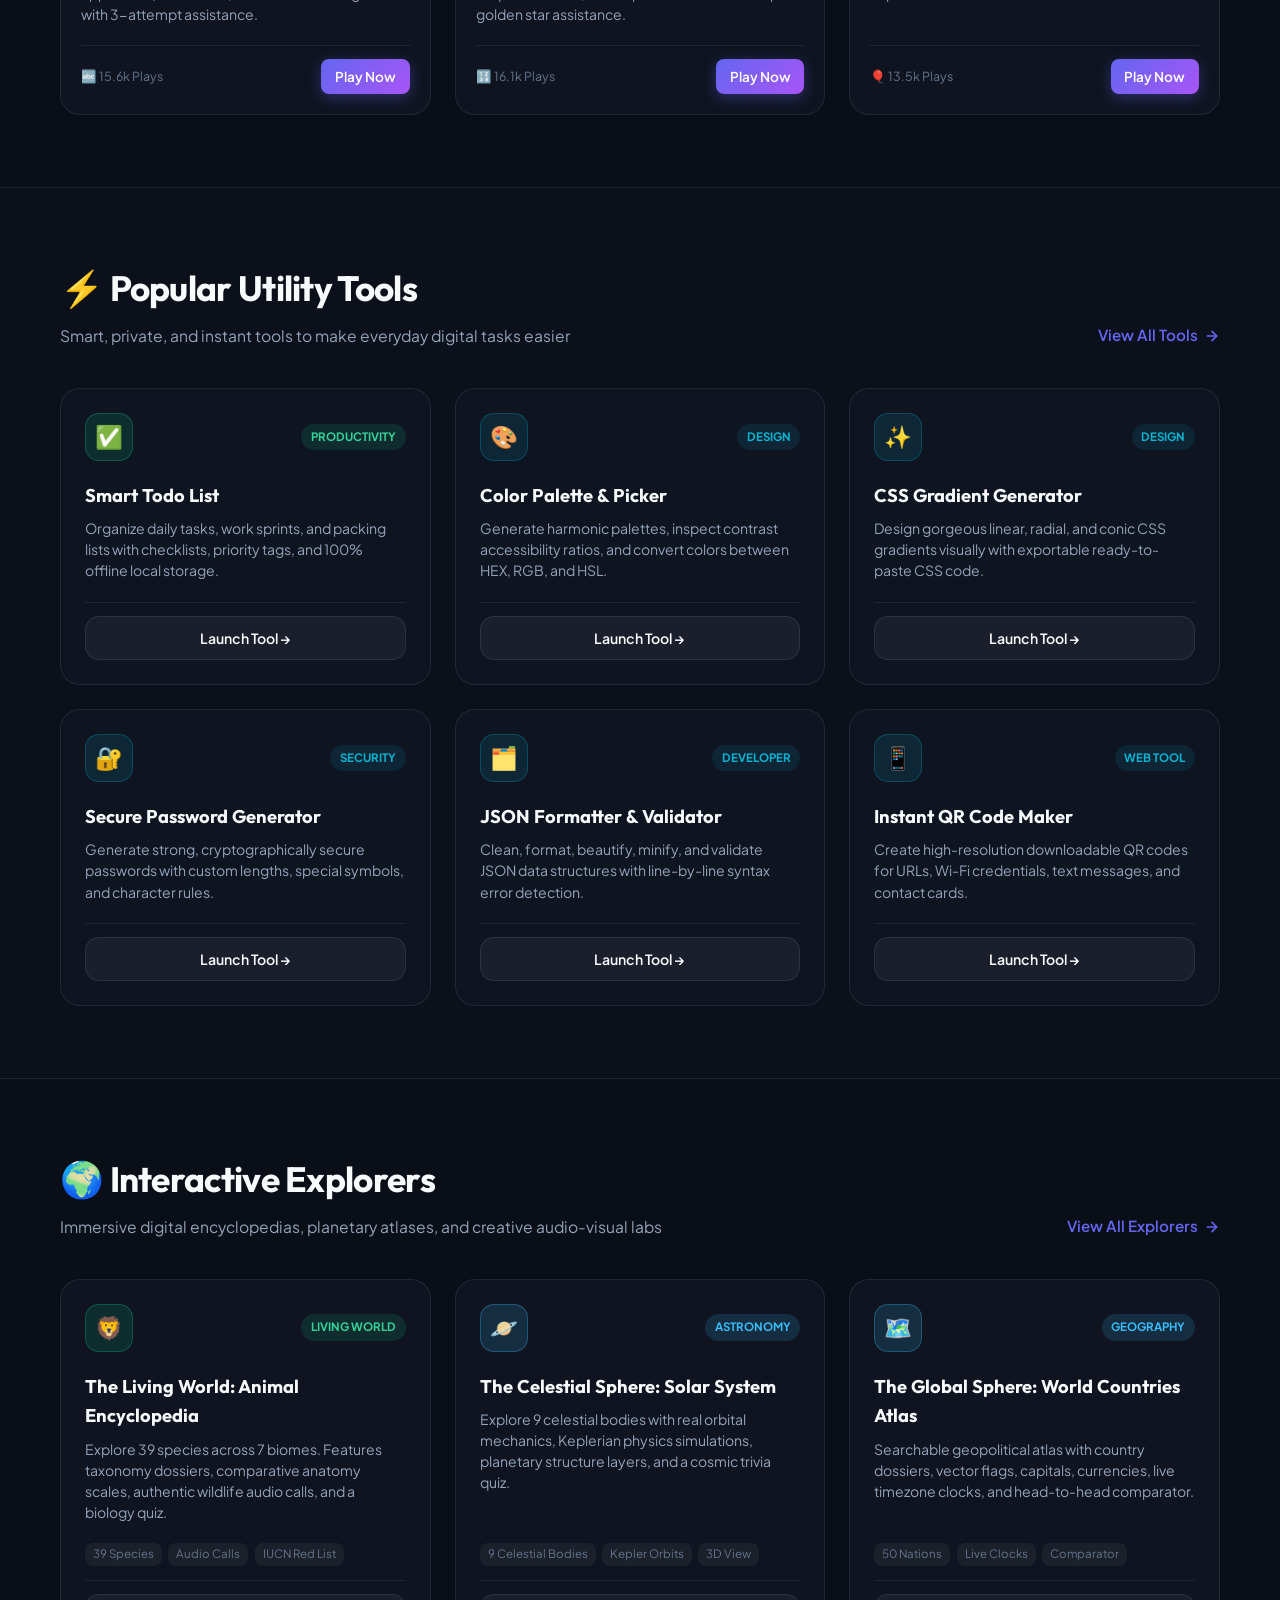
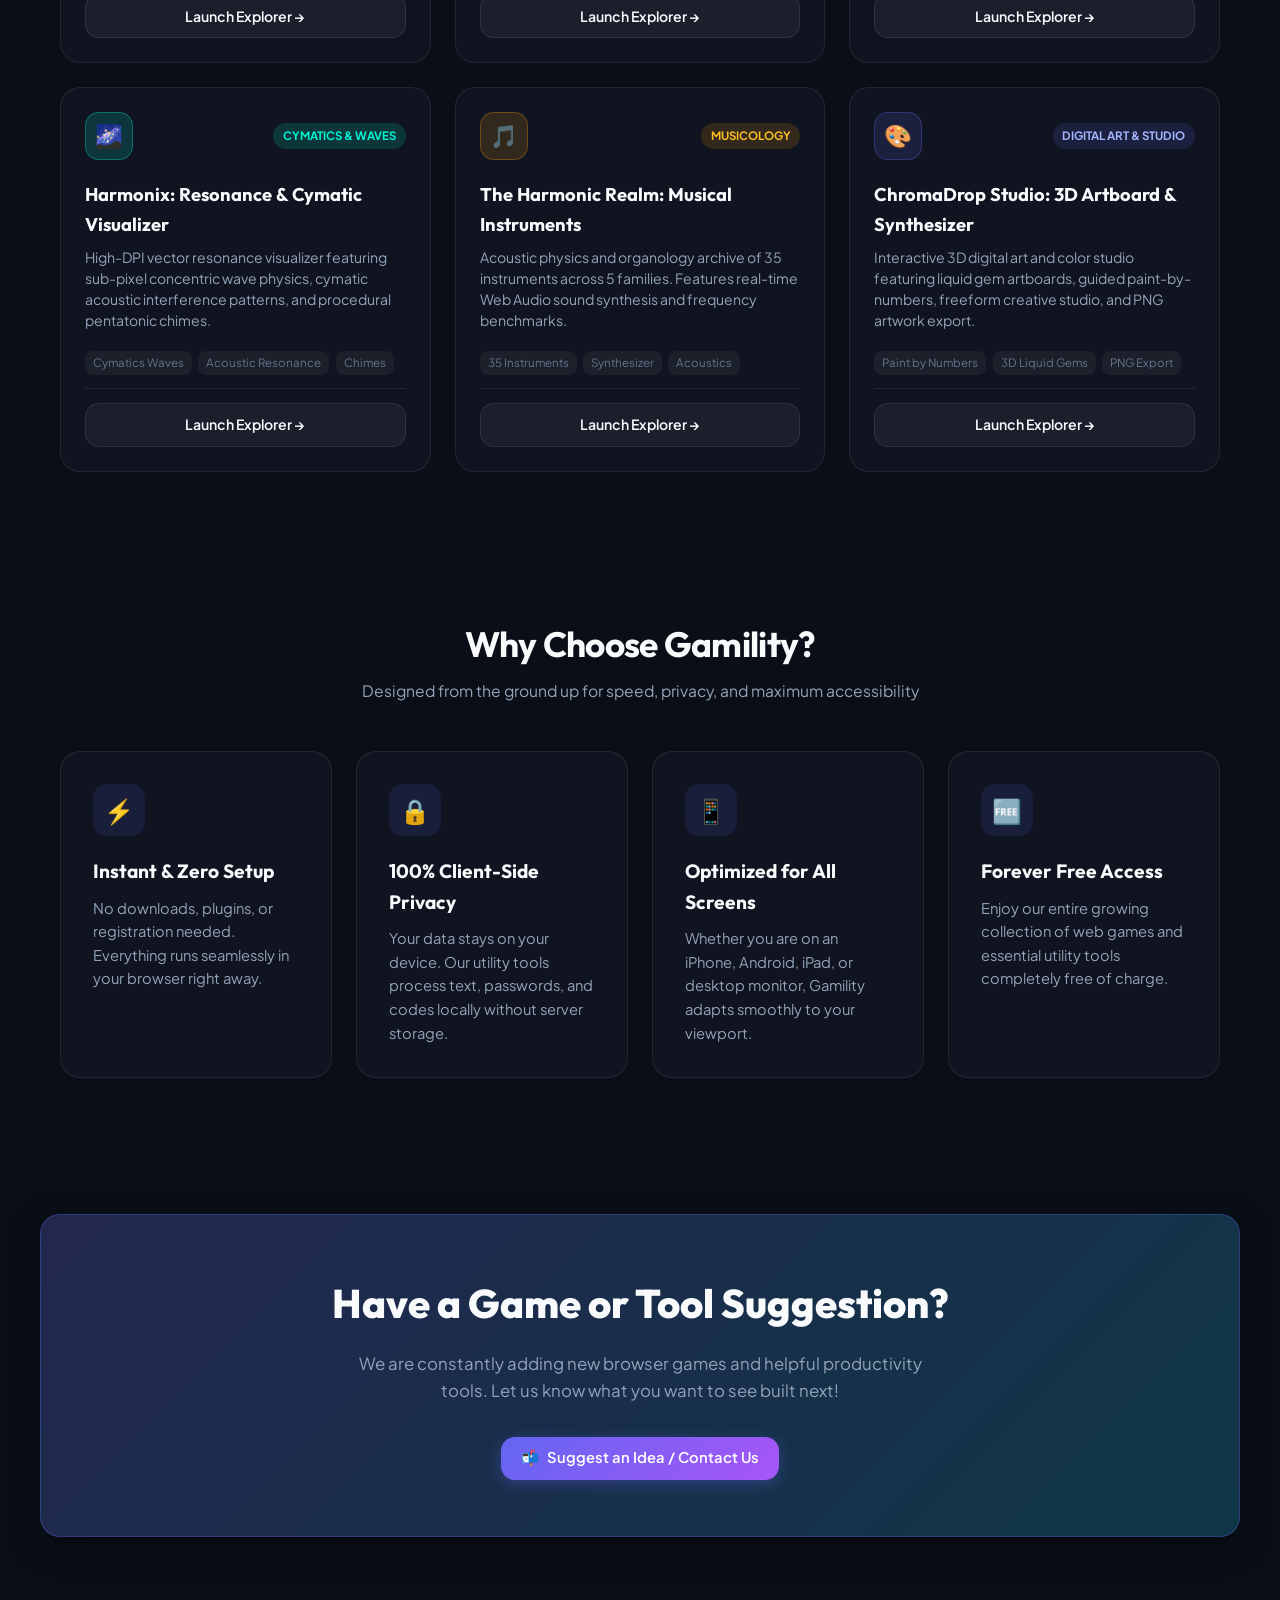
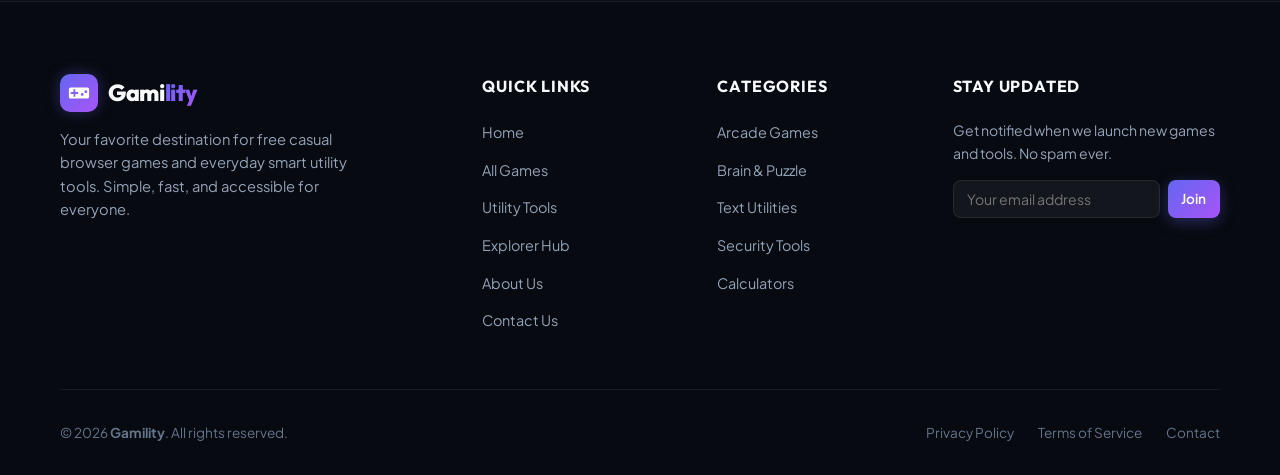
==== commit 4d8ed8f6: "feat: add Explorer CTA button and 6-card showcase section to homepage" ====
--- a/index.html
+++ b/index.html
@@ -149,6 +149,9 @@
           <a href="tools.html" class="btn btn-secondary">
             <span>🛠️</span> Browse Utility Tools
           </a>
+          <a href="explorer.html" class="btn btn-secondary">
+            <span>🧭</span> Interactive Explorers
+          </a>
         </div>
 
         <!-- Live Quick Search Box -->
@@ -157,8 +160,8 @@
             type="search" 
             id="heroSearchInput" 
             class="search-input-box" 
-            placeholder="Search any game or tool (e.g. Sudoku, Password, QR Code)..." 
-            aria-label="Search games and utility tools"
+            placeholder="Search games, tools, or explorers (e.g. Sudoku, Solar System, QR Code)..." 
+            aria-label="Search games, utility tools, and explorers"
           >
           <div class="search-btn-icon" aria-hidden="true">
             <svg width="18" height="18" viewBox="0 0 24 24" fill="none" stroke="currentColor" stroke-width="2.5" stroke-linecap="round" stroke-linejoin="round">
@@ -180,11 +183,11 @@
           </div>
           <div class="stat-item">
             <span class="stat-icon">✓</span>
-            <span><strong>Zero</strong> Installs Required</span>
+            <span><strong>13+</strong> Interactive Explorers</span>
           </div>
           <div class="stat-item">
             <span class="stat-icon">✓</span>
-            <span><strong>100%</strong> Mobile Friendly</span>
+            <span><strong>100%</strong> Free &amp; Private</span>
           </div>
         </div>
       </div>
@@ -495,6 +498,134 @@
     </section>
 
     <!-- =========================================================================
+         INTERACTIVE EXPLORERS SECTION
+         ========================================================================= -->
+    <section class="section-wrapper" id="interactive-explorers">
+      <div class="container">
+        <div class="section-header">
+          <div class="section-title-group">
+            <h2>🌍 Interactive Explorers</h2>
+            <p>Immersive digital encyclopedias, planetary atlases, and creative audio-visual labs</p>
+          </div>
+          <a href="explorer.html" class="view-all-link">
+            <span>View All Explorers</span>
+            <svg width="16" height="16" viewBox="0 0 24 24" fill="none" stroke="currentColor" stroke-width="2.5" stroke-linecap="round" stroke-linejoin="round"><line x1="5" y1="12" x2="19" y2="12"></line><polyline points="12 5 19 12 12 19"></polyline></svg>
+          </a>
+        </div>
+
+        <div class="cards-grid">
+          <!-- Explorer Card 1: Animal Encyclopedia -->
+          <article class="tool-card">
+            <div class="tool-card-top">
+              <div class="tool-icon-box" style="background: rgba(16, 185, 129, 0.15); color: #10b981; border: 1px solid rgba(16, 185, 129, 0.3);">🦁</div>
+              <span class="tool-tag" style="background: rgba(16, 185, 129, 0.15); color: #34d399;">Living World</span>
+            </div>
+            <h3 class="tool-title">The Living World: Animal Encyclopedia</h3>
+            <p class="tool-desc">Explore 39 species across 7 biomes. Features taxonomy dossiers, comparative anatomy scales, authentic wildlife audio calls, and a biology quiz.</p>
+            <div class="game-card-tags tool-card-tags">
+              <span class="game-tag-pill">39 Species</span>
+              <span class="game-tag-pill">Audio Calls</span>
+              <span class="game-tag-pill">IUCN Red List</span>
+            </div>
+            <div class="tool-card-footer">
+              <a href="https://mahesh-yennam.github.io/Animal-Encyclopedia/" class="tool-action-btn" target="_blank">Launch Explorer →</a>
+            </div>
+          </article>
+
+          <!-- Explorer Card 2: Solar System -->
+          <article class="tool-card">
+            <div class="tool-card-top">
+              <div class="tool-icon-box" style="background: rgba(56, 189, 248, 0.15); color: #38bdf8; border: 1px solid rgba(56, 189, 248, 0.3);">🪐</div>
+              <span class="tool-tag" style="background: rgba(56, 189, 248, 0.15); color: #38bdf8;">Astronomy</span>
+            </div>
+            <h3 class="tool-title">The Celestial Sphere: Solar System</h3>
+            <p class="tool-desc">Explore 9 celestial bodies with real orbital mechanics, Keplerian physics simulations, planetary structure layers, and a cosmic trivia quiz.</p>
+            <div class="game-card-tags tool-card-tags">
+              <span class="game-tag-pill">9 Celestial Bodies</span>
+              <span class="game-tag-pill">Kepler Orbits</span>
+              <span class="game-tag-pill">3D View</span>
+            </div>
+            <div class="tool-card-footer">
+              <a href="https://mahesh-yennam.github.io/Solar-System/" class="tool-action-btn" target="_blank">Launch Explorer →</a>
+            </div>
+          </article>
+
+          <!-- Explorer Card 3: World Countries Atlas -->
+          <article class="tool-card">
+            <div class="tool-card-top">
+              <div class="tool-icon-box" style="background: rgba(56, 189, 248, 0.15); color: #38bdf8; border: 1px solid rgba(56, 189, 248, 0.3);">🗺️</div>
+              <span class="tool-tag" style="background: rgba(56, 189, 248, 0.15); color: #38bdf8;">Geography</span>
+            </div>
+            <h3 class="tool-title">The Global Sphere: World Countries Atlas</h3>
+            <p class="tool-desc">Searchable geopolitical atlas with country dossiers, vector flags, capitals, currencies, live timezone clocks, and head-to-head comparator.</p>
+            <div class="game-card-tags tool-card-tags">
+              <span class="game-tag-pill">50 Nations</span>
+              <span class="game-tag-pill">Live Clocks</span>
+              <span class="game-tag-pill">Comparator</span>
+            </div>
+            <div class="tool-card-footer">
+              <a href="https://mahesh-yennam.github.io/World-Atlas/" class="tool-action-btn" target="_blank">Launch Explorer →</a>
+            </div>
+          </article>
+
+          <!-- Explorer Card 4: Harmonix Resonance Visualizer -->
+          <article class="tool-card">
+            <div class="tool-card-top">
+              <div class="tool-icon-box" style="background: rgba(0, 245, 212, 0.15); color: #00f5d4; border: 1px solid rgba(0, 245, 212, 0.3);">🌌</div>
+              <span class="tool-tag" style="background: rgba(0, 245, 212, 0.15); color: #00f5d4;">Cymatics &amp; Waves</span>
+            </div>
+            <h3 class="tool-title">Harmonix: Resonance &amp; Cymatic Visualizer</h3>
+            <p class="tool-desc">High-DPI vector resonance visualizer featuring sub-pixel concentric wave physics, cymatic acoustic interference patterns, and procedural pentatonic chimes.</p>
+            <div class="game-card-tags tool-card-tags">
+              <span class="game-tag-pill">Cymatics Waves</span>
+              <span class="game-tag-pill">Acoustic Resonance</span>
+              <span class="game-tag-pill">Chimes</span>
+            </div>
+            <div class="tool-card-footer">
+              <a href="https://mahesh-yennam.github.io/Harmonix/" class="tool-action-btn" target="_blank">Launch Explorer →</a>
+            </div>
+          </article>
+
+          <!-- Explorer Card 5: Musical Instruments -->
+          <article class="tool-card">
+            <div class="tool-card-top">
+              <div class="tool-icon-box" style="background: rgba(245, 158, 11, 0.15); color: #f59e0b; border: 1px solid rgba(245, 158, 11, 0.3);">🎵</div>
+              <span class="tool-tag" style="background: rgba(245, 158, 11, 0.15); color: #fbbf24;">Musicology</span>
+            </div>
+            <h3 class="tool-title">The Harmonic Realm: Musical Instruments</h3>
+            <p class="tool-desc">Acoustic physics and organology archive of 35 instruments across 5 families. Features real-time Web Audio sound synthesis and frequency benchmarks.</p>
+            <div class="game-card-tags tool-card-tags">
+              <span class="game-tag-pill">35 Instruments</span>
+              <span class="game-tag-pill">Synthesizer</span>
+              <span class="game-tag-pill">Acoustics</span>
+            </div>
+            <div class="tool-card-footer">
+              <a href="https://mahesh-yennam.github.io/Musical-Instruments/" class="tool-action-btn" target="_blank">Launch Explorer →</a>
+            </div>
+          </article>
+
+          <!-- Explorer Card 6: ChromaDrop Studio -->
+          <article class="tool-card">
+            <div class="tool-card-top">
+              <div class="tool-icon-box" style="background: rgba(99, 102, 241, 0.15); color: #818cf8; border: 1px solid rgba(99, 102, 241, 0.3);">🎨</div>
+              <span class="tool-tag" style="background: rgba(99, 102, 241, 0.15); color: #a5b4fc;">Digital Art &amp; Studio</span>
+            </div>
+            <h3 class="tool-title">ChromaDrop Studio: 3D Artboard &amp; Synthesizer</h3>
+            <p class="tool-desc">Interactive 3D digital art and color studio featuring liquid gem artboards, guided paint-by-numbers, freeform creative studio, and PNG artwork export.</p>
+            <div class="game-card-tags tool-card-tags">
+              <span class="game-tag-pill">Paint by Numbers</span>
+              <span class="game-tag-pill">3D Liquid Gems</span>
+              <span class="game-tag-pill">PNG Export</span>
+            </div>
+            <div class="tool-card-footer">
+              <a href="https://mahesh-yennam.github.io/ChromaDrop-Studio/" class="tool-action-btn" target="_blank">Launch Explorer →</a>
+            </div>
+          </article>
+        </div>
+      </div>
+    </section>
+
+    <!-- =========================================================================
          WHY GAMILITY / FEATURES SECTION
          ========================================================================= -->
     <section class="section-wrapper">
